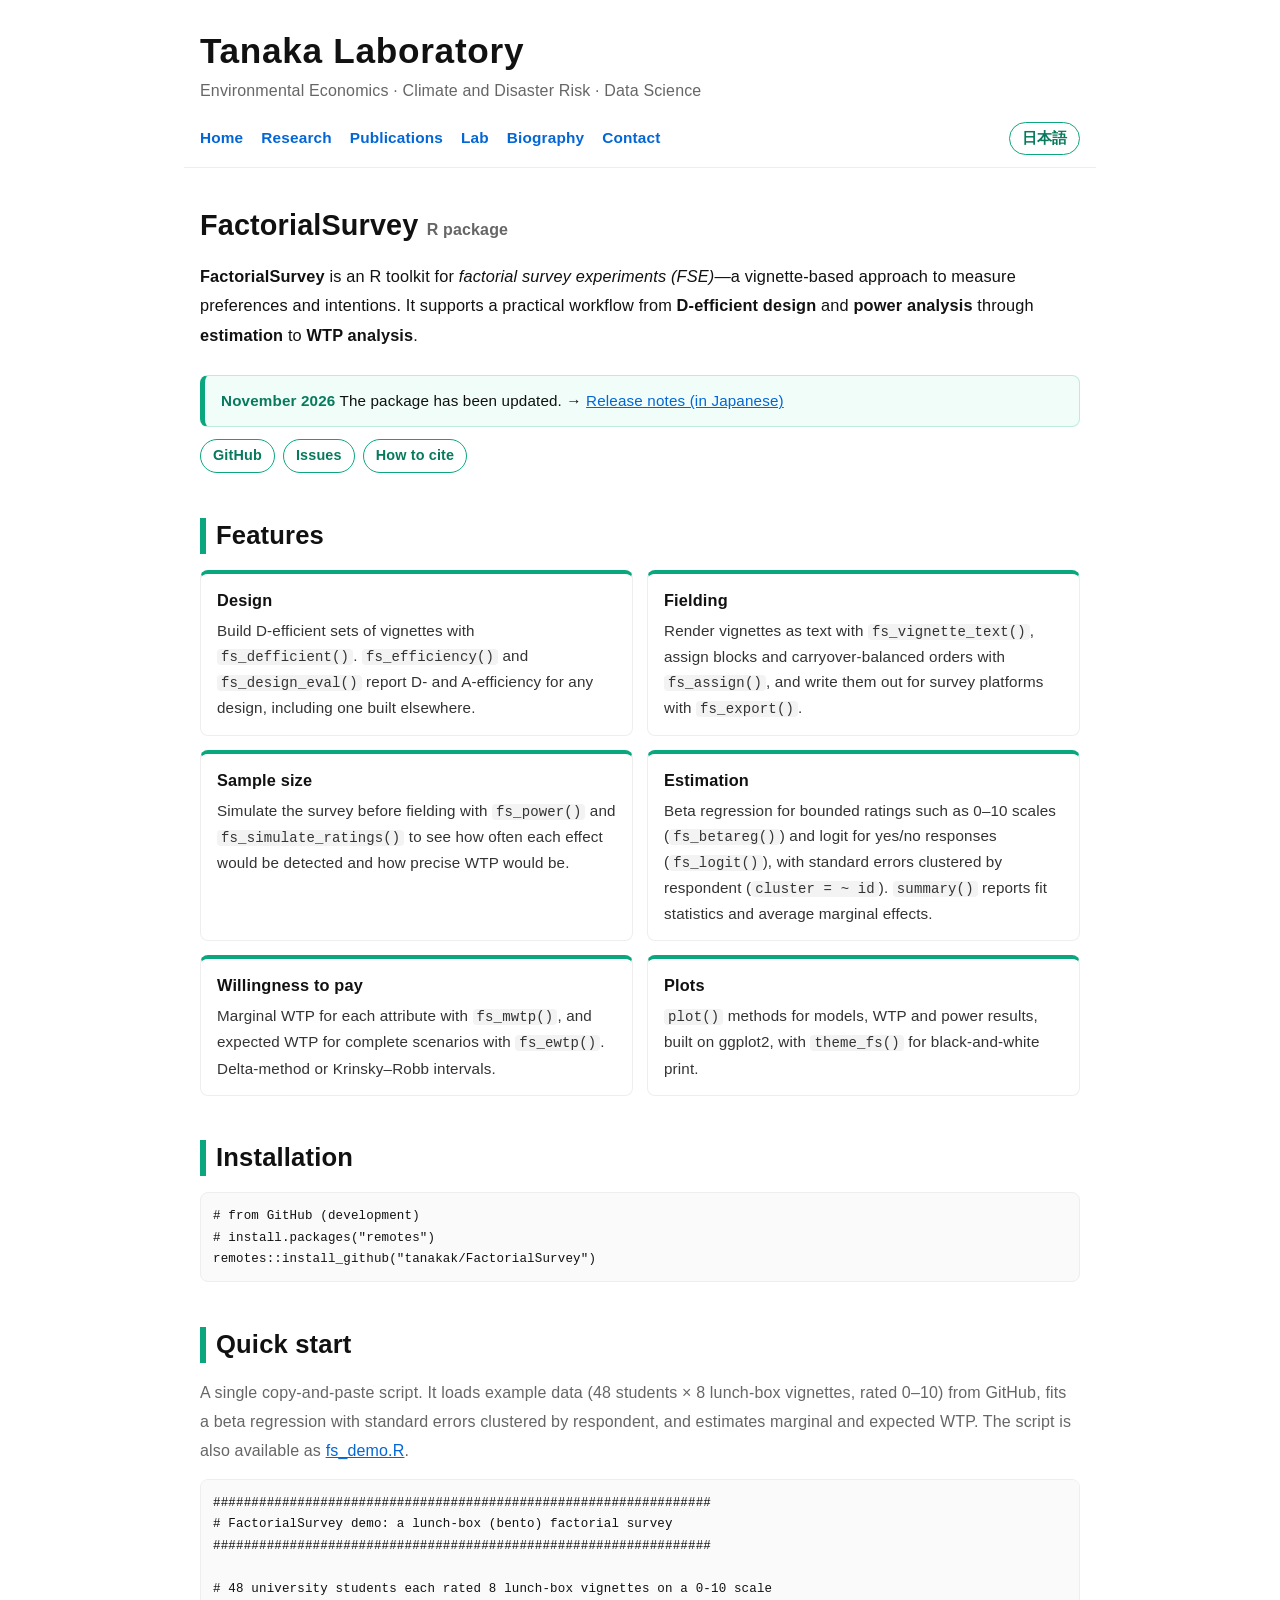
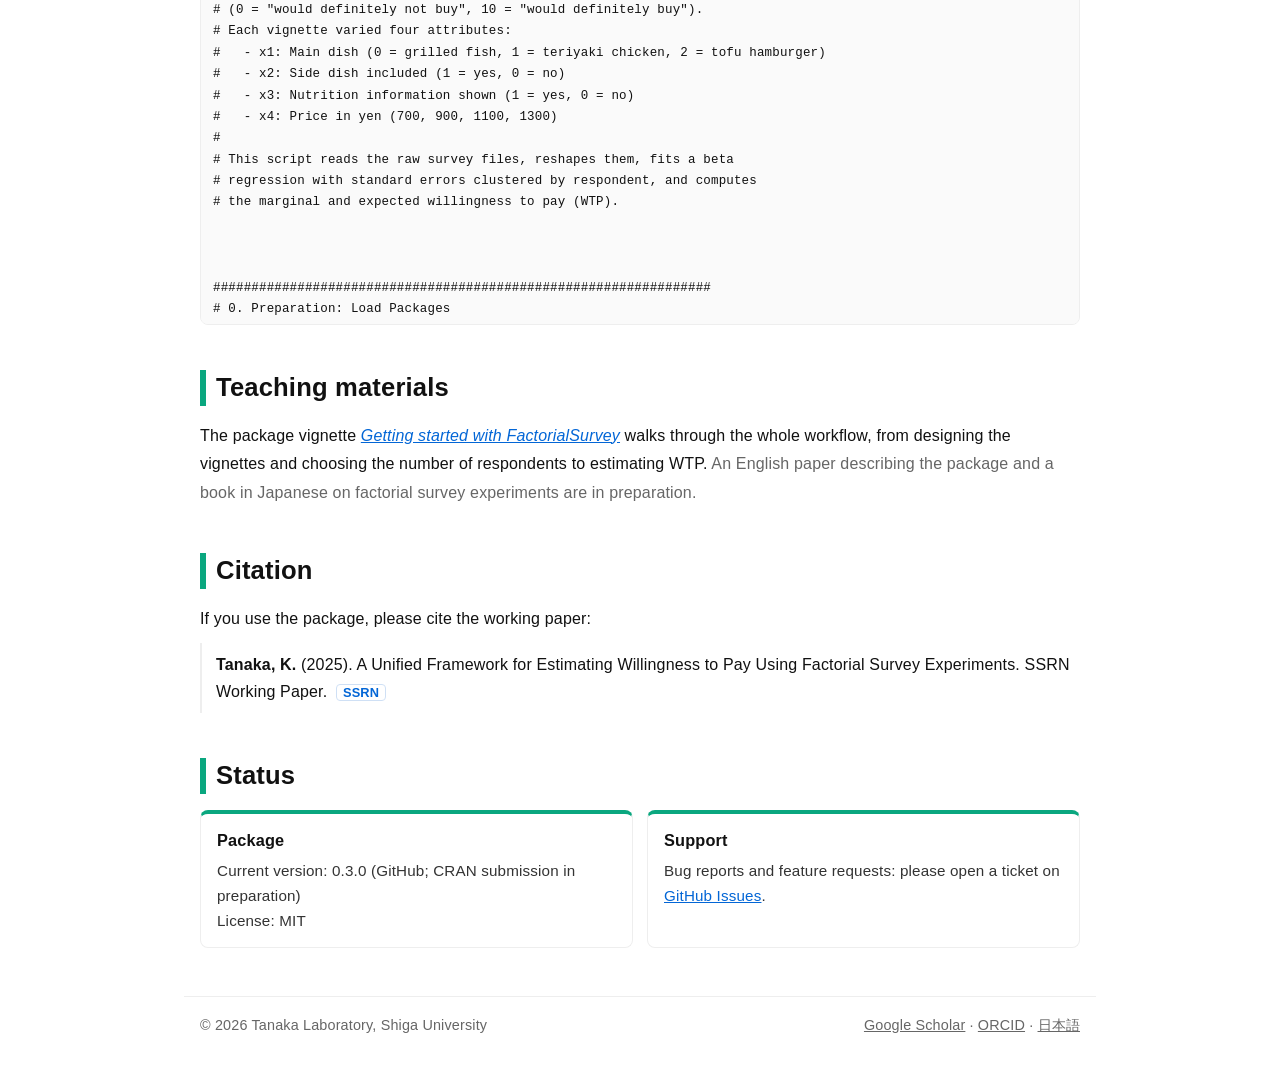
==== en-fs.html @ 54b36194 "FactorialSurveyページを日本語化し、英語版を en-fs.html に分ける 日本語メニューから英語だけのページに飛ばないように、fs.html を日本語にした。 英語版は en-fs." ====
<!DOCTYPE html>
<html lang="en">
<head>
<meta charset="utf-8"/>
<meta content="width=device-width, initial-scale=1" name="viewport"/>
<title>FactorialSurvey (R package) | Tanaka Laboratory, Shiga University</title>
<meta content="FactorialSurvey: an R package for designing and analyzing factorial survey experiments (FSE), from D-efficient design and power analysis to estimation and willingness-to-pay analysis." name="description"/>
<link href="style.css" rel="stylesheet"/>
<link rel="icon" href="favicon.svg" type="image/svg+xml"/>
<link rel="icon" href="favicon-32.png" sizes="32x32" type="image/png"/>
<link rel="apple-touch-icon" href="apple-touch-icon.png"/>
<meta property="og:title" content="FactorialSurvey (R package) | Tanaka Laboratory, Shiga University"/>
<meta property="og:description" content="FactorialSurvey: an R package for designing and analyzing factorial survey experiments (FSE), from D-efficient design and power analysis to estimation and willingness-to-pay analysis."/>
<meta property="og:url" content="https://tanakak.github.io/en-fs.html"/>
<meta property="og:image" content="https://tanakak.github.io/ogp.png"/>
<meta property="og:type" content="article"/>
<meta property="og:site_name" content="Tanaka Laboratory"/>
<meta property="og:locale" content="en_US"/>
<meta name="twitter:card" content="summary_large_image"/>
<link rel="canonical" href="https://tanakak.github.io/en-fs.html"/>
<link rel="alternate" hreflang="ja" href="https://tanakak.github.io/fs.html"/>
<link rel="alternate" hreflang="en" href="https://tanakak.github.io/en-fs.html"/>
<link rel="alternate" hreflang="x-default" href="https://tanakak.github.io/fs.html"/>
</head>
<body>
<header>
<p class="brand"><a href="en.html">Tanaka Laboratory</a></p>
<p class="tagline">Environmental Economics · Climate and Disaster Risk · Data Science</p>
</header>
<nav>
<a href="en.html">Home</a>
<a href="en-research.html">Research</a>
<a href="en.html#publications">Publications</a>
<a href="en.html#lab">Lab</a>
<a href="en.html#bio">Biography</a>
<a href="en.html#contact">Contact</a>
<a class="lang" href="fs.html">日本語</a>
</nav>
<main>

<h1 class="page-title">FactorialSurvey <span class="muted" style="font-size:1rem;font-weight:600;">R package</span></h1>
<p class="lead"><strong>FactorialSurvey</strong> is an R toolkit for <em>factorial survey experiments (FSE)</em>—a vignette-based approach to measure preferences and intentions. It supports a practical workflow from <strong>D-efficient design</strong> and <strong>power analysis</strong> through <strong>estimation</strong> to <strong>WTP analysis</strong>.</p>
<div class="notice"><strong>November 2026</strong> The package has been updated. → <a href="fs-update-2026-11.html">Release notes (in Japanese)</a></div>
<div class="btns" style="margin-top:.8rem;">
  <a class="btn" href="https://github.com/tanakak/FactorialSurvey" rel="noopener" target="_blank">GitHub</a>
  <a class="btn" href="https://github.com/tanakak/FactorialSurvey/issues" rel="noopener" target="_blank">Issues</a>
  <a class="btn" href="#citation">How to cite</a>
</div>

<section id="features">
<h2>Features</h2>
<div class="cards">
  <div class="card"><h4>Design</h4><p>Build D-efficient sets of vignettes with <code>fs_defficient()</code>. <code>fs_efficiency()</code> and <code>fs_design_eval()</code> report D- and A-efficiency for any design, including one built elsewhere.</p></div>
  <div class="card"><h4>Fielding</h4><p>Render vignettes as text with <code>fs_vignette_text()</code>, assign blocks and carryover-balanced orders with <code>fs_assign()</code>, and write them out for survey platforms with <code>fs_export()</code>.</p></div>
  <div class="card"><h4>Sample size</h4><p>Simulate the survey before fielding with <code>fs_power()</code> and <code>fs_simulate_ratings()</code> to see how often each effect would be detected and how precise WTP would be.</p></div>
  <div class="card"><h4>Estimation</h4><p>Beta regression for bounded ratings such as 0–10 scales (<code>fs_betareg()</code>) and logit for yes/no responses (<code>fs_logit()</code>), with standard errors clustered by respondent (<code>cluster = ~ id</code>). <code>summary()</code> reports fit statistics and average marginal effects.</p></div>
  <div class="card"><h4>Willingness to pay</h4><p>Marginal WTP for each attribute with <code>fs_mwtp()</code>, and expected WTP for complete scenarios with <code>fs_ewtp()</code>. Delta-method or Krinsky–Robb intervals.</p></div>
  <div class="card"><h4>Plots</h4><p><code>plot()</code> methods for models, WTP and power results, built on ggplot2, with <code>theme_fs()</code> for black-and-white print.</p></div>
</div>
</section>

<section id="install">
<h2>Installation</h2>
<pre><code># from GitHub (development)
# install.packages("remotes")
remotes::install_github("tanakak/FactorialSurvey")</code></pre>
</section>

<section id="quickstart">
<h2>Quick start</h2>
<p class="muted">A single copy-and-paste script. It loads example data (48 students × 8 lunch-box vignettes, rated 0–10) from GitHub, fits a beta regression with standard errors clustered by respondent, and estimates marginal and expected WTP. The script is also available as <a href="https://github.com/tanakak/fs/blob/main/fs_demo.R" rel="noopener" target="_blank">fs_demo.R</a>.</p>
<pre><code>#################################################################
# FactorialSurvey demo: a lunch-box (bento) factorial survey
#################################################################

# 48 university students each rated 8 lunch-box vignettes on a 0-10 scale
# (0 = "would definitely not buy", 10 = "would definitely buy").
# Each vignette varied four attributes:
#   - x1: Main dish (0 = grilled fish, 1 = teriyaki chicken, 2 = tofu hamburger)
#   - x2: Side dish included (1 = yes, 0 = no)
#   - x3: Nutrition information shown (1 = yes, 0 = no)
#   - x4: Price in yen (700, 900, 1100, 1300)
#
# This script reads the raw survey files, reshapes them, fits a beta
# regression with standard errors clustered by respondent, and computes
# the marginal and expected willingness to pay (WTP).



#################################################################
# 0. Preparation: Load Packages
#################################################################

# Install the FactorialSurvey package from GitHub.
# Run this once, and again whenever you want the latest version.
# 'remotes' is needed to install packages from GitHub.
# "dependencies = TRUE" also installs 'margins', which is used for the
# average marginal effects, and the other suggested packages.
# "upgrade = 'never'" leaves your other packages as they are.
if (!requireNamespace("remotes", quietly = TRUE)) {
  install.packages("remotes")
}
remotes::install_github("tanakak/FactorialSurvey",
                        dependencies = TRUE,
                        upgrade = "never")

# Load the FactorialSurvey package.
library(FactorialSurvey)

# Load other packages used for data handling.
library(dplyr)      # For data manipulation.
library(tidyr)      # For converting between "wide" and "long" formats.



#################################################################
# 1. Data Loading
#################################################################

# --- Load the Data from GitHub ---
# bento.csv    : one row per respondent; columns fs_q1 to fs_q8 hold the
#                ratings of vignettes 1 to 8.
# vignette.csv : one row per vignette; id_fse identifies the vignette and
#                x1 to x4 give its attributes.
# [NOTE] To use your own copies instead, replace the URLs with file names,
#        e.g. read.csv("bento.csv").
base_url  &lt;- "https://raw.githubusercontent.com/tanakak/fs/main/"
data      &lt;- read.csv(paste0(base_url, "bento.csv"))
data_fse  &lt;- read.csv(paste0(base_url, "vignette.csv"))


# --- Create Respondent IDs ---
# Add an 'id' column to identify each row (each respondent).
data$id &lt;- 1:nrow(data)

# Move the 'id' column to the first position.
data &lt;- data %&gt;% select(id, everything())


# --- Inspect the Data ---
str(data)
data_fse



#################################################################
# 2. Data Reshaping (from Wide to Long)
#################################################################

# Convert the data from "wide" format (one row per respondent) to
# "long" format (one row per rating).
data_long &lt;- data %&gt;%
  pivot_longer(
    # The columns to be reshaped (all columns starting with "fs_q")
    cols = starts_with("fs_q"),

    # The new column that will store the original column names
    names_to = "id_fse",

    # The new column that will store the ratings
    values_to = "rating"
  ) %&gt;%
  mutate(
    # Remove the "fs_q" prefix and convert the vignette number to an integer
    id_fse = as.integer(gsub("fs_q", "", id_fse))
  ) %&gt;%
  # Sort by respondent and vignette
  arrange(id, id_fse)

head(data_long)



#################################################################
# 3. Merging with Vignette Information
#################################################################

# Join the ratings and the vignette attributes using "id_fse" as the key.
data_merged &lt;- data_long %&gt;%
  left_join(data_fse, by = "id_fse")

head(data_merged)



#################################################################
# 4. Creating Variables for Analysis
#################################################################

# Give the attributes intuitive names.
# 'main' is a factor: R turns it into dummy variables automatically,
# with the first level (grilled fish) as the reference.
data_merged &lt;- data_merged %&gt;%
  mutate(
    main  = factor(x1, levels = 0:2,
                   labels = c("grilled fish", "teriyaki chicken",
                              "tofu hamburger")),
    side  = x2,
    info  = x3,
    price = x4
  )

summary(data_merged %&gt;% select(rating, main, side, info, price))



#################################################################
# 5. Estimating the Model (Beta Regression)
#################################################################

# fs_betareg() fits a beta regression, which respects the bounds of the
# rating scale. The 0-10 ratings are mapped onto the open interval (0, 1)
# automatically (the defaults are scale = c(0, 10) and transform = TRUE).
#
# Each student rated eight vignettes, so ratings by the same person are
# correlated. "cluster = ~ id" makes the standard errors, and everything
# computed from them (including WTP), robust to this.
result &lt;- fs_betareg(
  rating ~ main + side + info + price,
  data    = data_merged,
  cluster = ~ id
)

# Coefficients with cluster-robust standard errors, fit statistics
# (log-likelihood, AIC, BIC, pseudo R2) and average marginal effects on
# both the (0-1) scale and the original (0-10) rating scale.
summary(result)

# The average marginal effects on the (0-10) scale can also be extracted.
result$marginal_effects_rescaled



#################################################################
# 6. Marginal Willingness to Pay (MWTP)
#################################################################

# fs_mwtp() divides each attribute coefficient by the price coefficient:
# the MWTP is the price change (in yen) that would offset the attribute.
# Without 'variable', all attributes are reported.
mwtp &lt;- fs_mwtp(result, price = "price")
mwtp
plot(mwtp) + ggplot2::labs(x = "Marginal willingness to pay (yen)")

# A single attribute: "A side dish is included"
fs_mwtp(result, variable = "side", price = "price")

# Simulation-based (Krinsky-Robb) intervals instead of the delta method
fs_mwtp(result, price = "price", method = "krinsky-robb", seed = 1)



#################################################################
# 7. Expected Willingness to Pay (EWTP) for Whole Lunch Boxes
#################################################################

# fs_ewtp() values a complete scenario -- a whole lunch box -- rather than
# a single attribute. Give one row per scenario; the price is not needed.
boxes &lt;- data.frame(
  main = c("grilled fish", "teriyaki chicken", "teriyaki chicken"),
  side = c(0, 0, 1),
  info = c(0, 0, 1),
  row.names = c("Fish, plain", "Chicken, plain", "Chicken, full")
)

ewtp &lt;- fs_ewtp(result, boxes, price = "price")
ewtp
plot(ewtp) + ggplot2::labs(x = "Expected willingness to pay (yen)")



#################################################################
# 8. Notes
#################################################################

# The same data are included in the package as 'bento'
# (with 'respondent' in place of 'id'), so the model can also be fitted
# without downloading anything:
#   fit &lt;- fs_betareg(rating ~ main + side + info + price,
#                     data = bento, cluster = ~ respondent)
#
# For yes/no responses, use fs_logit() in place of fs_betareg();
# fs_mwtp() and fs_ewtp() work in the same way.
#
# For a full walk-through, including how to design the vignettes and
# decide how many respondents are needed, see the "Getting started"
# vignette of the package:
#   https://github.com/tanakak/FactorialSurvey/blob/master/vignettes/FactorialSurvey.Rmd</code></pre>
</section>

<section id="docs">
<h2>Teaching materials</h2>
<p>The package vignette <a href="https://github.com/tanakak/FactorialSurvey/blob/master/vignettes/FactorialSurvey.Rmd" rel="noopener" target="_blank"><em>Getting started with FactorialSurvey</em></a> walks through the whole workflow, from designing the vignettes and choosing the number of respondents to estimating WTP. <span class="muted">An English paper describing the package and a book in Japanese on factorial survey experiments are in preparation.</span></p>
</section>

<section id="citation">
<h2>Citation</h2>
<p>If you use the package, please cite the working paper:</p>
<ul class="pubs">
  <li><span class="me">Tanaka, K.</span> (2025). A Unified Framework for Estimating Willingness to Pay Using Factorial Survey Experiments. SSRN Working Paper. <a class="doi" href="https://dx.doi.org/10.2139/ssrn.5238343" rel="noopener" target="_blank">SSRN</a></li>
</ul>
</section>

<section id="status">
<h2>Status</h2>
<div class="cards">
  <div class="card"><h4>Package</h4><p>Current version: 0.3.0 (GitHub; CRAN submission in preparation)<br/>License: MIT</p></div>
  <div class="card"><h4>Support</h4><p>Bug reports and feature requests: please open a ticket on <a href="https://github.com/tanakak/FactorialSurvey/issues" rel="noopener" target="_blank">GitHub Issues</a>.</p></div>
</div>
</section>

</main>

<footer>
  <span>© 2026 Tanaka Laboratory, Shiga University</span>
  <span><a href="https://scholar.google.com/citations?user=ZWzGPJcAAAAJ&amp;hl=en" rel="noopener" target="_blank">Google Scholar</a> · <a href="https://orcid.org/0000-0003-0455-0133" rel="noopener" target="_blank">ORCID</a> · <a href="fs.html">日本語</a></span>
</footer>

<script data-goatcounter="https://tanakak.goatcounter.com/count" async src="https://gc.zgo.at/count.js"></script>
</body>
</html>
---- style.css ----
/* =========================================================
   Tanaka Laboratory — shared stylesheet
   ========================================================= */
:root{
  --font-body: "Noto Sans JP", -apple-system, BlinkMacSystemFont, "Segoe UI", Roboto, Helvetica, Arial, "Hiragino Kaku Gothic ProN", "Yu Gothic UI", "Yu Gothic", "Meiryo", sans-serif;
  --font-mono: ui-monospace, SFMono-Regular, Menlo, Monaco, Consolas, "Liberation Mono", monospace;
  --text: #111;
  --muted: #666;
  --link: #0366d6;
  --rule: #eee;
  --accent: #0aa77f;
  --accent-deep: #077a5d;
  --accent-soft: #f0fdf9;
  --card: #fafafa;
  --maxw: 880px;
}
html{ font-size: 16px; scroll-behavior: smooth; }
body{
  font-family: var(--font-body);
  color: var(--text);
  line-height: 1.8;
  margin: 0;
  letter-spacing: 0.01em;
  -webkit-font-smoothing: antialiased;
  text-rendering: optimizeLegibility;
  background: #fff;
}
a{ color: var(--link); }
header, nav, main, footer{ max-width: var(--maxw); margin: 0 auto; padding-left: 16px; padding-right: 16px; }
header{ padding-top: 28px; padding-bottom: 6px; }

/* ---- Brand ---- */
.brand{ font-weight: 800; margin: 0; letter-spacing: 0.02em; line-height: 1.3;
  font-size: clamp(1.6rem, 1.5vw + 1.2rem, 2.2rem); }
.brand a{ color: inherit; text-decoration: none; }
.tagline{ margin: .2rem 0 0; color: var(--muted); font-size: 1rem; }

/* ---- Navigation ---- */
nav{
  display: flex; flex-wrap: wrap; gap: 4px 18px;
  padding-top: 10px; padding-bottom: 12px;
  border-bottom: 1px solid var(--rule);
  position: sticky; top: 0; background: rgba(255,255,255,.96); z-index: 10;
}
nav a{ color: var(--link); text-decoration: none; font-weight: 600; font-size: .96rem; padding: 2px 0; border-bottom: 2px solid transparent; }
nav a:hover{ border-bottom-color: #cfe0f5; }
nav a.active{ color: var(--text); border-bottom-color: var(--accent); }
nav .lang{
  margin-left: auto; padding: 1px 12px; border: 1px solid var(--accent); border-radius: 999px;
  color: var(--accent-deep); white-space: nowrap;
}
nav .lang:hover{ background: var(--accent-soft); border-color: var(--accent); }
/* スマホではメニューを1行に収め、横スクロールにする */
@media (max-width: 640px){
  nav{
    flex-wrap: nowrap; overflow-x: auto; gap: 0 16px;
    padding-top: 8px; padding-bottom: 8px;
    scrollbar-width: none; -webkit-overflow-scrolling: touch;
    -webkit-mask-image: linear-gradient(to right, #000 85%, transparent);
            mask-image: linear-gradient(to right, #000 85%, transparent);
  }
  nav::-webkit-scrollbar{ display: none; }
  nav a{ white-space: nowrap; flex-shrink: 0; }
  nav .lang{ margin-right: 24px; }
}

/* ---- Headings & sections ---- */
h1.page-title{ font-size: clamp(1.4rem, 1vw + 1.1rem, 1.8rem); margin: 2rem 0 .4rem; }
h2{
  font-weight: 700; line-height: 1.4;
  font-size: clamp(1.3rem, .8vw + 1rem, 1.6rem);
  border-left: 6px solid var(--accent);
  padding-left: 10px;
  margin: 0 0 1rem;
}
h3{ font-weight: 700; font-size: 1.05rem; color: var(--muted); margin: 1.6rem 0 .6rem; }
section{ margin: 2.8rem 0; scroll-margin-top: 64px; }
p{ margin: .6rem 0; }
.muted{ color: var(--muted); }
.lead{ font-size: 1.02rem; }

/* ---- Lab question (top of home) ---- */
.question{ margin: 2rem 0 1.8rem; }
.question .q{
  font-weight: 800; line-height: 1.5; letter-spacing: .02em; margin: 0;
  font-size: clamp(1.25rem, 1.4vw + .95rem, 1.75rem); text-wrap: balance;
}
.question .q-sub{ color: #444; margin: .7rem 0 0; max-width: 46em; line-height: 1.85; }

/* ---- Notice ---- */
.notice{
  background: var(--accent-soft); border: 1px solid #bfeadd; border-left: 5px solid var(--accent);
  border-radius: 8px; padding: 12px 16px; margin-top: 1.6rem; font-size: .95rem; line-height: 1.65;
}
.notice strong{ color: var(--accent-deep); }

/* ---- Profile card ---- */
.profile{
  display: flex; gap: 24px; align-items: flex-start;
  background: var(--card); border: 1px solid var(--rule); border-radius: 10px;
  padding: 20px;
}
.profile img{ width: 150px; height: 188px; object-fit: cover; border-radius: 8px; flex-shrink: 0; }
.profile .name{ font-size: 1.35rem; font-weight: 800; margin: 0 0 .3rem; }
.profile .name small{ font-size: .9rem; font-weight: 600; color: var(--muted); margin-left: .4rem; }
.profile ul{ list-style: none; padding: 0; margin: 0 0 .8rem; color: #333; }
.profile li{ margin: 0; line-height: 1.6; }
.profile .fields{ font-size: .95rem; color: var(--muted); margin: 0 0 .9rem; }
@media (max-width: 600px){
  .profile{ flex-direction: column; align-items: center; text-align: center; }
  .profile .btns{ justify-content: center; }
}

/* ---- Buttons ---- */
.btns{ display: flex; flex-wrap: wrap; gap: 8px; }
.btn{
  display: inline-block; padding: 5px 12px; border-radius: 999px;
  border: 1px solid var(--accent); color: var(--accent-deep); background: #fff;
  font-size: .9rem; font-weight: 600; text-decoration: none; line-height: 1.5;
}
.btn:hover{ background: var(--accent-soft); }

/* ---- Cards ---- */
.cards{ display: grid; grid-template-columns: 1fr; gap: 14px; margin: 1rem 0; }
@media (min-width: 640px){ .cards{ grid-template-columns: 1fr 1fr; } }
.card{
  border: 1px solid var(--rule); border-top: 4px solid var(--accent);
  border-radius: 8px; padding: 14px 16px; background: #fff;
}
.card h4{ margin: 0 0 .35rem; font-size: 1.02rem; line-height: 1.5; }
.card p{ margin: 0; font-size: .95rem; color: #333; line-height: 1.65; }
.card .meta{ margin-top: .5rem; font-size: .88rem; color: var(--muted); }

/* ---- Stat tiles ---- */
.stats{ display: grid; grid-template-columns: repeat(2, 1fr); gap: 10px; margin: 1rem 0; }
@media (min-width: 640px){ .stats{ grid-template-columns: repeat(4, 1fr); } }
.stat{ background: var(--card); border: 1px solid var(--rule); border-radius: 8px; padding: 10px 12px; text-align: center; }
.stat .num{ display: block; font-size: 1.6rem; font-weight: 800; color: var(--accent-deep); line-height: 1.2; }
.stat .lbl{ font-size: .85rem; color: var(--muted); }

/* ---- Page TOC (pills) ---- */
.toc{ display: flex; flex-wrap: wrap; gap: 8px; margin: .8rem 0 0; }
.toc a{
  font-size: .9rem; font-weight: 600; text-decoration: none; color: #333;
  background: var(--card); border: 1px solid var(--rule); border-radius: 999px; padding: 4px 12px;
}
.toc a:hover{ border-color: var(--accent); }
.toc .count{ color: var(--muted); font-weight: 500; margin-left: 2px; }

/* ---- Publication lists ---- */
.pubs{ list-style: none; padding: 0; margin: 0; }
.pubs li{
  padding: .5rem 0 .5rem 14px; border-left: 2px solid var(--rule);
  margin-bottom: .35rem; line-height: 1.7;
}
.pubs .me{ font-weight: 700; }
.pubs a.doi, .news-list a.doi{
  font-size: .8rem; font-weight: 600; text-decoration: none;
  border: 1px solid #cfe0f5; border-radius: 4px; padding: 0 6px; margin-left: 4px; white-space: nowrap;
}
.pubs a.doi:hover, .news-list a.doi:hover{ background: #f2f7fd; }
.year{ font-weight: 800; color: var(--accent-deep); font-size: 1rem; margin: 1.4rem 0 .4rem; }

/* ---- Tags / badges ---- */
.tag{
  display: inline-block; font-size: .76rem; font-weight: 700; line-height: 1.6;
  border-radius: 4px; padding: 0 7px; margin-right: 4px; white-space: nowrap;
  background: #f1f1f1; color: #444;
}
.tag.pi{ background: var(--accent-soft); color: var(--accent-deep); border: 1px solid #bfeadd; }
.tag.co{ background: #f5f5f5; color: #555; border: 1px solid #e5e5e5; }

/* ---- Member cards ---- */
.members{ display: grid; grid-template-columns: 1fr; gap: 10px; margin: .6rem 0 1rem; }
@media (min-width: 640px){ .members{ grid-template-columns: 1fr 1fr; } }
.member{ border: 1px solid var(--rule); border-radius: 8px; padding: 10px 14px; background: #fff; }
.member .who{ font-weight: 700; }
.member .who .yr{ font-weight: 600; font-size: .82rem; color: var(--accent-deep); background: var(--accent-soft); border-radius: 4px; padding: 0 6px; margin-left: 6px; }
.member .aff{ font-size: .85rem; color: var(--muted); }
.member .theme{ font-size: .93rem; color: #333; margin-top: 2px; line-height: 1.6; }

/* ---- News list ---- */
.news-list{ list-style: none; padding: 0; margin: 0; }
.news-list li{ padding: .6rem 0; border-bottom: 1px solid var(--rule); line-height: 1.6; }
.news-list .date{ font-size: .82rem; color: var(--muted); display: block; }

/* ---- Blog feed ---- */
#rss-feed ul{ list-style: none; padding: 0; margin: 0; }
#rss-feed li{ padding: .4rem 0; border-bottom: 1px solid var(--rule); line-height: 1.55; }
#rss-feed .date{ font-size: .82rem; color: var(--muted); display: inline-block; margin-right: .8em; }
#rss-feed .desc{ font-size: .86rem; color: var(--muted); }

/* ---- Code ---- */
pre{ background: #fafafa; border: 1px solid var(--rule); padding: 12px; border-radius: 8px; overflow: auto; max-height: 420px; font-size: .85rem; line-height: 1.55; }
code{ font-family: var(--font-mono); font-size: .92em; }
p code, li code{ background: #f3f3f3; border-radius: 4px; padding: 0 4px; }

/* ---- Contact ---- */
.contact{ background: var(--card); border: 1px solid var(--rule); border-radius: 10px; padding: 16px 20px; }
.contact p{ margin: 0; }
.small-note{ font-size: .85rem; color: var(--muted); line-height: 1.65; margin-top: 1rem; }
.small-note strong{ color: #444; }

/* ---- Footer ---- */
footer{
  margin-top: 3rem; padding-top: 1rem; padding-bottom: 2rem;
  border-top: 1px solid var(--rule); font-size: .9rem; color: var(--muted);
  display: flex; flex-wrap: wrap; gap: 6px 16px; justify-content: space-between;
}
footer a{ color: var(--muted); }

/* ---- Research page ---- */
.theme{ margin-top: 3.2rem; }
.theme-q{ margin: .2rem 0 1rem; }
.fig{ margin: 1.2rem 0 1.4rem; padding: 16px 18px 12px; border: 1px solid var(--rule); border-radius: 10px; background: var(--card); }
.fig-title{ font-weight: 800; font-size: 1.02rem; line-height: 1.5; margin-bottom: .8rem; text-wrap: balance; }
.fig-note{ font-size: .8rem; color: var(--muted); line-height: 1.6; margin: .35rem 0 0; }
.fig-note:first-of-type{ margin-top: .9rem; }
.bars{ display: flex; flex-direction: column; gap: 7px; }
.bar-row{ display: grid; grid-template-columns: 15em 1fr; gap: 12px; align-items: center; font-size: .9rem; }
.bar-label{ line-height: 1.4; }
.bar-track{ position: relative; display: flex; align-items: center; gap: 8px; min-height: 22px; }
.bar{ display: block; height: 16px; background: var(--accent); border-radius: 3px; flex: none; }
.bar-val{ font-size: .82rem; color: #333; font-variant-numeric: tabular-nums; white-space: nowrap; }
.bar-row.ref .bar-val{ color: var(--muted); }
/* diverging */
.diverging .bar-track{ display: block; height: 22px; }
.diverging .bar-track::before{ content: ""; position: absolute; left: var(--zero); top: -4px; bottom: -4px; border-left: 1px solid #999; }
.diverging .bar{ position: absolute; top: 3px; }
.diverging .bar.ns{ background: #c9e9df; }
.diverging .bar-val{ position: absolute; top: 2px; }
.diverging .bar-val.pos{ margin-left: 6px; }
.diverging .bar-val.neg{ transform: translateX(-100%); margin-left: -6px; }
/* stacked */
.stack{ display: flex; height: 26px; border-radius: 4px; overflow: hidden; font-size: .8rem; font-variant-numeric: tabular-nums; }
.seg{ display: flex; align-items: center; padding: 0 8px; white-space: nowrap; overflow: hidden; }
.seg.a{ background: var(--accent); color: #fff; font-weight: 700; }
.seg.b{ background: #dcdcdc; color: #333; justify-content: flex-end; }
.legend{ font-size: .8rem; color: var(--muted); margin: .5rem 0 0; }
.legend .key{ display: inline-block; width: 10px; height: 10px; border-radius: 2px; margin-right: 5px; vertical-align: -1px; }
.legend .key.a{ background: var(--accent); }
.legend .key.b{ background: #dcdcdc; margin-left: 6px; }
@media (max-width: 640px){
  .bar-row{ grid-template-columns: 1fr; gap: 2px; }
  .fig{ padding: 14px 12px 10px; }
}
/* paper list */
.papers{ list-style: none; padding: 0; margin: .4rem 0 0; display: flex; flex-direction: column; gap: 14px; }
.papers li{ border-left: 2px solid var(--rule); padding-left: 14px; }
.papers .cite{ margin: 0; font-size: .92rem; line-height: 1.7; }
.papers .me{ font-weight: 700; }
.papers .finding{ margin: .35rem 0 0; font-size: .95rem; line-height: 1.8; }
.papers .finding .lbl{ display: inline-block; font-size: .75rem; font-weight: 700; color: var(--accent-deep); background: var(--accent-soft); border: 1px solid #bfeadd; border-radius: 4px; padding: 0 6px; margin-right: 8px; vertical-align: 1px; }
.papers a.doi{ font-size: .8rem; font-weight: 600; text-decoration: none; border: 1px solid #cfe0f5; border-radius: 4px; padding: 0 6px; margin-left: 4px; white-space: nowrap; }
.card .more{ margin-top: .5rem; font-size: .88rem; }
.card .more a{ text-decoration: none; font-weight: 600; }
h2 .h-link{ color: inherit; text-decoration: none; }
.diverging .bar-label .v{ margin-left: .6em; font-size: .82rem; color: #555; font-variant-numeric: tabular-nums; white-space: nowrap; }

/* ---- Home: question inside the research section ---- */
#research .question{ margin: .2rem 0 1.2rem; }
#research .question .q-sub{ max-width: none; }

/* ---- Compact profile card on phones ---- */
@media (max-width: 600px){
  #about .profile{
    display: grid; grid-template-columns: 84px 1fr; gap: 4px 14px;
    align-items: start; text-align: left; padding: 14px;
  }
  #about .profile > div{ display: contents; }
  #about .profile img{ width: 84px; height: 105px; grid-row: span 2; }
  #about .profile .name{ font-size: 1.15rem; grid-column: 2; }
  #about .profile .name small{ display: block; margin-left: 0; }
  #about .profile ul{ grid-column: 2; font-size: .84rem; margin: 0; }
  #about .profile .fields{ display: none; }
  #about .profile > div > p:not(.name):not(.fields){ grid-column: 1 / -1; margin-top: 8px; }
  #about .profile .btns{ grid-column: 1 / -1; justify-content: flex-start; margin-top: 10px; }
}

/* ---- Home: compact lists ---- */
#news .pubs li{ padding: .2rem 0 .2rem 14px; margin-bottom: .25rem; line-height: 1.6; }

/* ---- Home: call for students ---- */
.notice.join{ padding: 14px 18px; font-size: .97rem; }
.notice.join p{ margin: 0; }
.notice.join .join-title{ font-weight: 800; font-size: 1.08rem; color: var(--accent-deep); margin-bottom: .3rem; }
.notice.join ul{ margin: .5rem 0 .6rem; padding-left: 1.2em; }
.notice.join li{ margin: .15rem 0; }
.notice.join li::marker{ color: var(--accent); }

/* ---- Home: note for CrowdWorks visitors ---- */
.cw-note{
  margin-top: 1.4rem; padding: 14px 18px; border-radius: 10px;
  background: #fff8e6; border: 1px solid #f1d58a; border-left: 5px solid #e0a800;
  font-size: 1rem; line-height: 1.75; color: #222;
}
.cw-note p{ margin: 0; }
.cw-note .cw-title{ font-weight: 800; font-size: 1.08rem; color: #7a5600; margin-bottom: .3rem; }
.cw-note strong{ color: #111; }

/* ---- Research theme labels (members page) ---- */
.tl{
  display: inline-block; font-size: .74rem; font-weight: 700; line-height: 1.7;
  border-radius: 999px; padding: 0 9px; margin: 0 4px 4px 0; text-decoration: none; white-space: nowrap; border: 1px solid transparent;
}
.t-rc{ background: #eaf2fd; color: #1f5fa8; border-color: #cddff7; }
.t-ad{ background: #fff4e5; color: #9a5a00; border-color: #f6dcb3; }
.t-gi{ background: var(--accent-soft); color: var(--accent-deep); border-color: #bfeadd; }
.t-st{ background: #f4effc; color: #5b3fa0; border-color: #ded2f4; }
.tl:hover{ filter: brightness(.97); }
.legend{ margin: .5rem 0 .2rem; }
.headcount{ font-size: .92rem; color: var(--muted); margin: .4rem 0 0; }
.headcount b{ color: var(--accent-deep); font-size: 1.05rem; margin: 0 1px; }
.headcount{ display: flex; flex-wrap: wrap; gap: 2px 16px; align-items: baseline; }
.headcount .hc, .headcount .asof{ white-space: nowrap; }
.headcount .asof{ font-size: .85rem; }

/* ---- Members page: faculty strip ---- */
.faculty{ display: flex; gap: 18px; align-items: flex-start; border: 1px solid var(--rule); border-radius: 10px; padding: 16px 18px; background: var(--card); }
.faculty img{ width: 96px; height: 120px; object-fit: cover; border-radius: 8px; flex-shrink: 0; }
.faculty p{ margin: 0; }
.faculty .who{ font-weight: 800; font-size: 1.1rem; }
.faculty .aff{ font-size: .88rem; color: var(--muted); margin-top: 2px; }
.faculty .mq{ margin: .5rem 0 .7rem; line-height: 1.7; }
.yr{ font-weight: 600; font-size: .8rem; color: var(--accent-deep); background: var(--accent-soft); border-radius: 4px; padding: 0 6px; margin-left: 8px; vertical-align: 1px; white-space: nowrap; }
@media (max-width: 520px){ .faculty img{ width: 72px; height: 90px; } .faculty{ gap: 12px; padding: 14px; } }

/* ---- Members page: member cards ---- */
.member .mq{ margin: .3rem 0 .45rem; font-size: .95rem; color: #222; line-height: 1.65; }
.member .tags{ margin-top: 2px; }
.member .achv{ margin: .35rem 0 0; padding-top: .4rem; border-top: 1px dashed var(--rule); font-size: .84rem; color: #444; line-height: 1.6; }
.member .achv span{ font-weight: 700; color: var(--muted); margin-right: .6em; }
.member.tbd .mq{ color: var(--muted); font-size: .9rem; }
.member{ display: flex; flex-direction: column; }

/* ---- Members page: activities ---- */
.activities{ list-style: none; padding: 0; margin: .4rem 0 0; display: grid; gap: 8px; }
.activities li{ border-left: 3px solid var(--accent); background: var(--card); border-radius: 0 8px 8px 0; padding: 8px 14px; line-height: 1.7; }
.activities strong{ color: var(--accent-deep); }
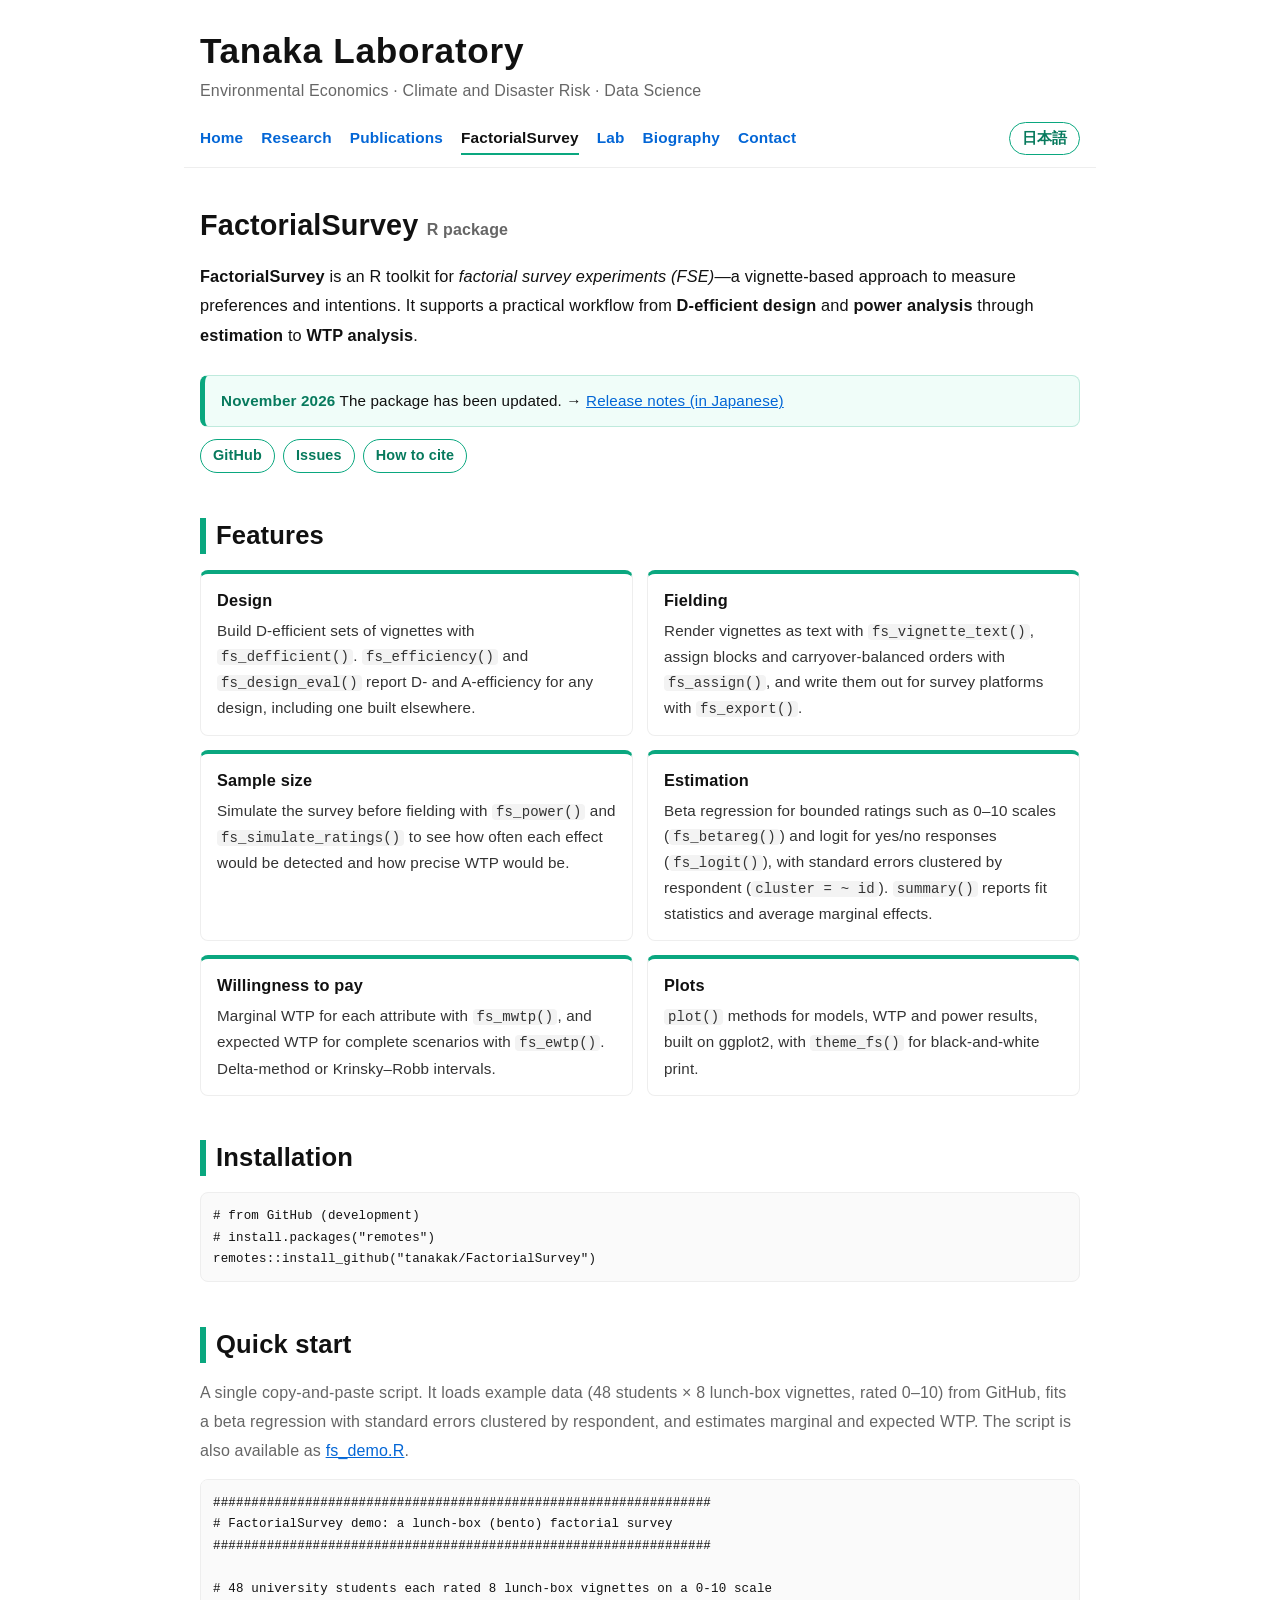
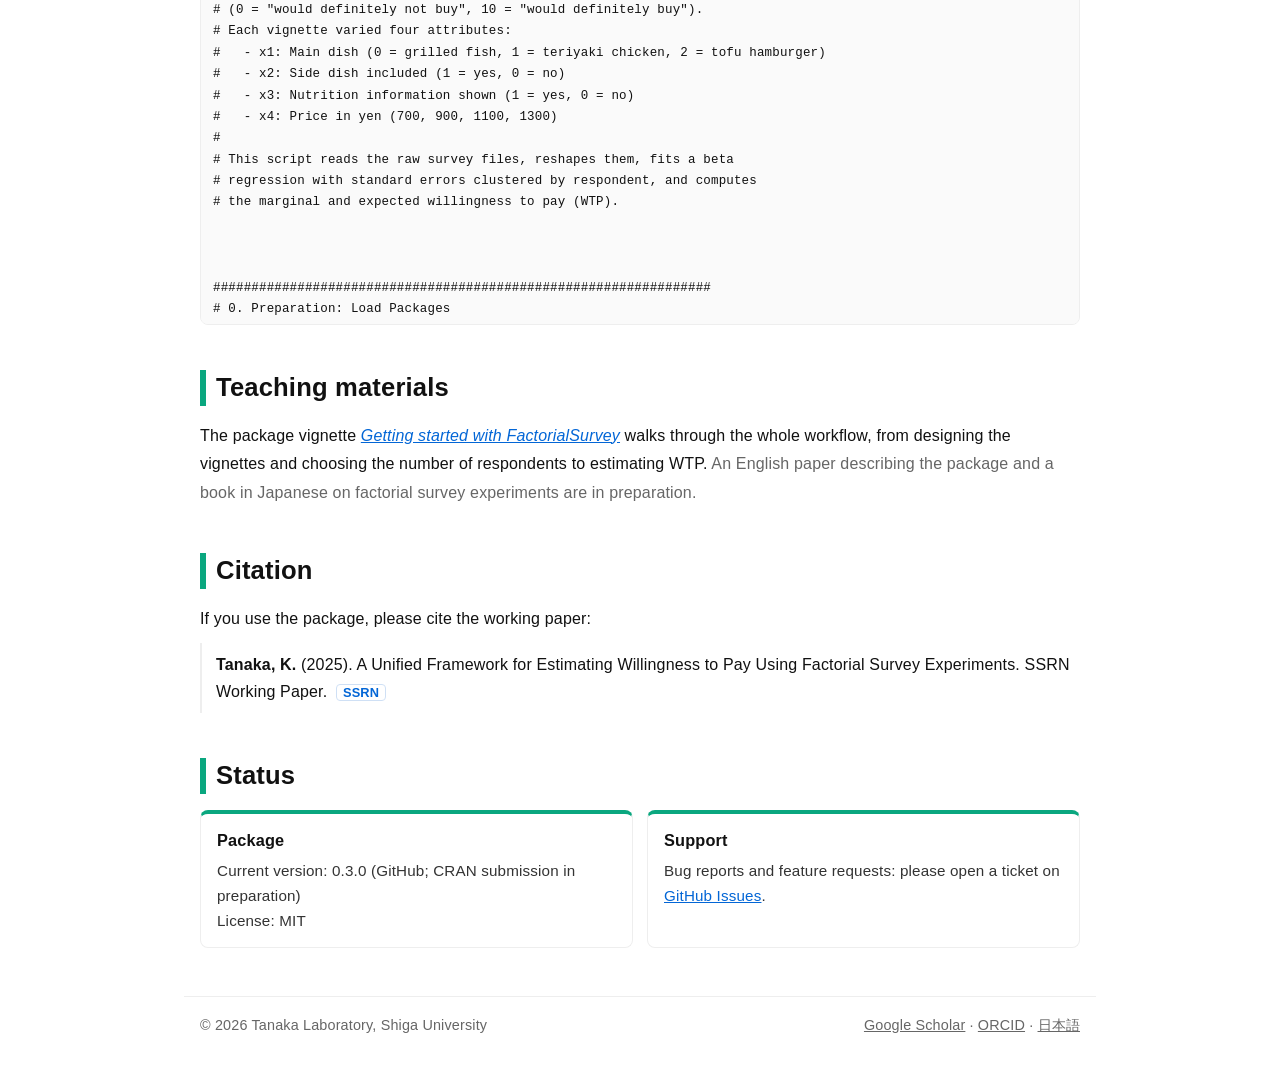
==== commit aaa5d87c: "英語ページのメニューに FactorialSurvey を追加 Co-Authored-By: Claude Opus 5.5 <noreply@anthropic.com> Claude-Sessi" ====
--- a/en-fs.html
+++ b/en-fs.html
@@ -31,6 +31,7 @@
 <a href="en.html">Home</a>
 <a href="en-research.html">Research</a>
 <a href="en.html#publications">Publications</a>
+<a href="en-fs.html" class="active" aria-current="page">FactorialSurvey</a>
 <a href="en.html#lab">Lab</a>
 <a href="en.html#bio">Biography</a>
 <a href="en.html#contact">Contact</a>
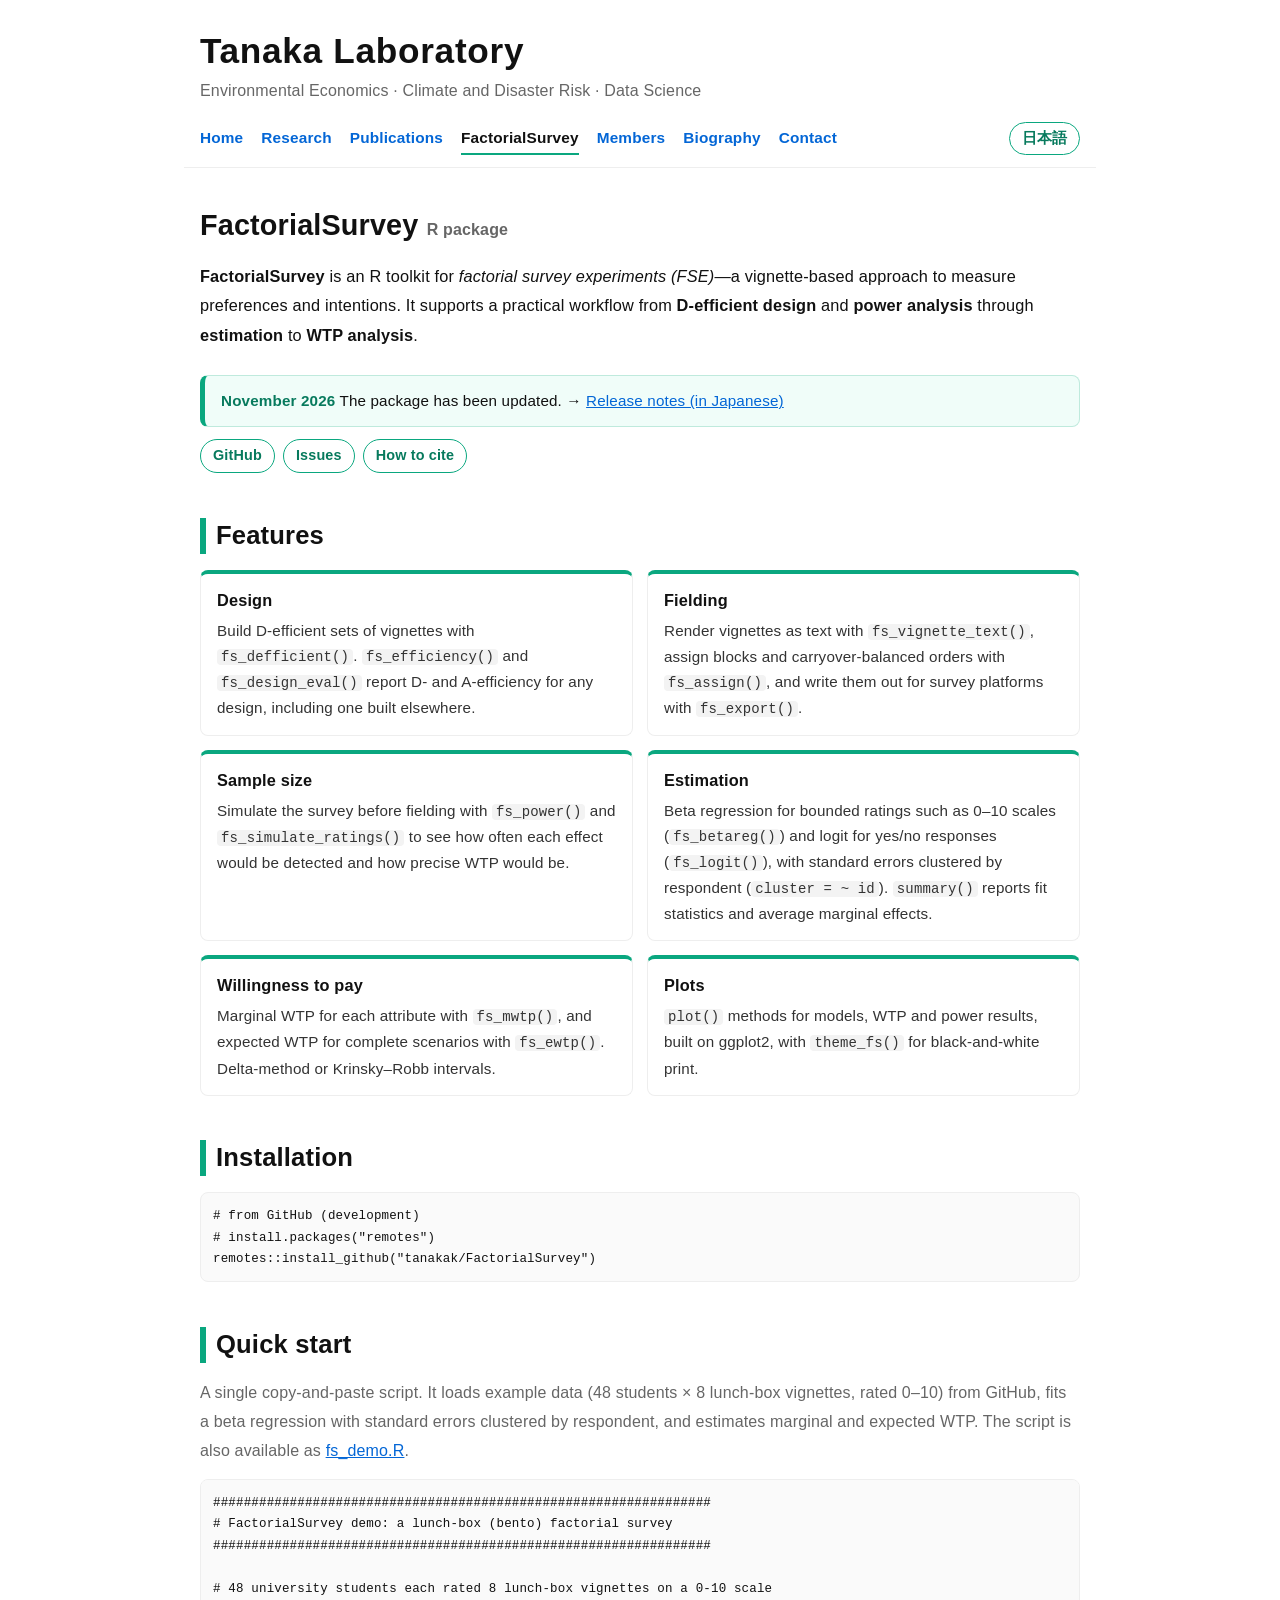
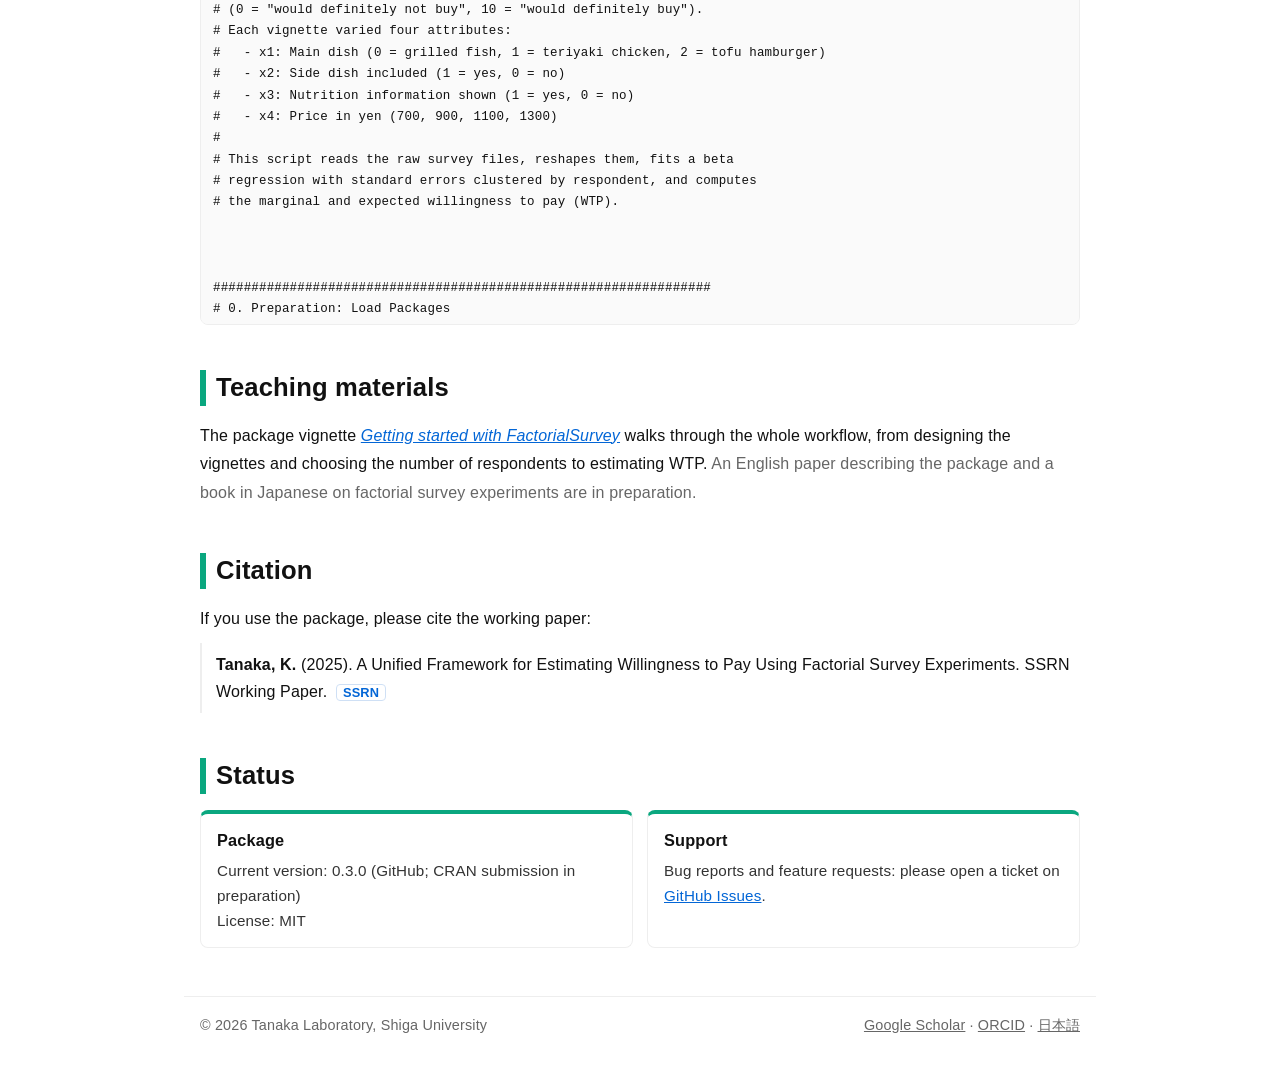
==== commit 31aa8c17: "英語ページの Lab を Members に改める（日本語メニューの「メンバー」に合わせる） Co-Authored-By: Claude Opus 5.5 <noreply@anthropic.co" ====
--- a/en-fs.html
+++ b/en-fs.html
@@ -32,7 +32,7 @@
 <a href="en-research.html">Research</a>
 <a href="en.html#publications">Publications</a>
 <a href="en-fs.html" class="active" aria-current="page">FactorialSurvey</a>
-<a href="en.html#lab">Lab</a>
+<a href="en.html#members">Members</a>
 <a href="en.html#bio">Biography</a>
 <a href="en.html#contact">Contact</a>
 <a class="lang" href="fs.html">日本語</a>
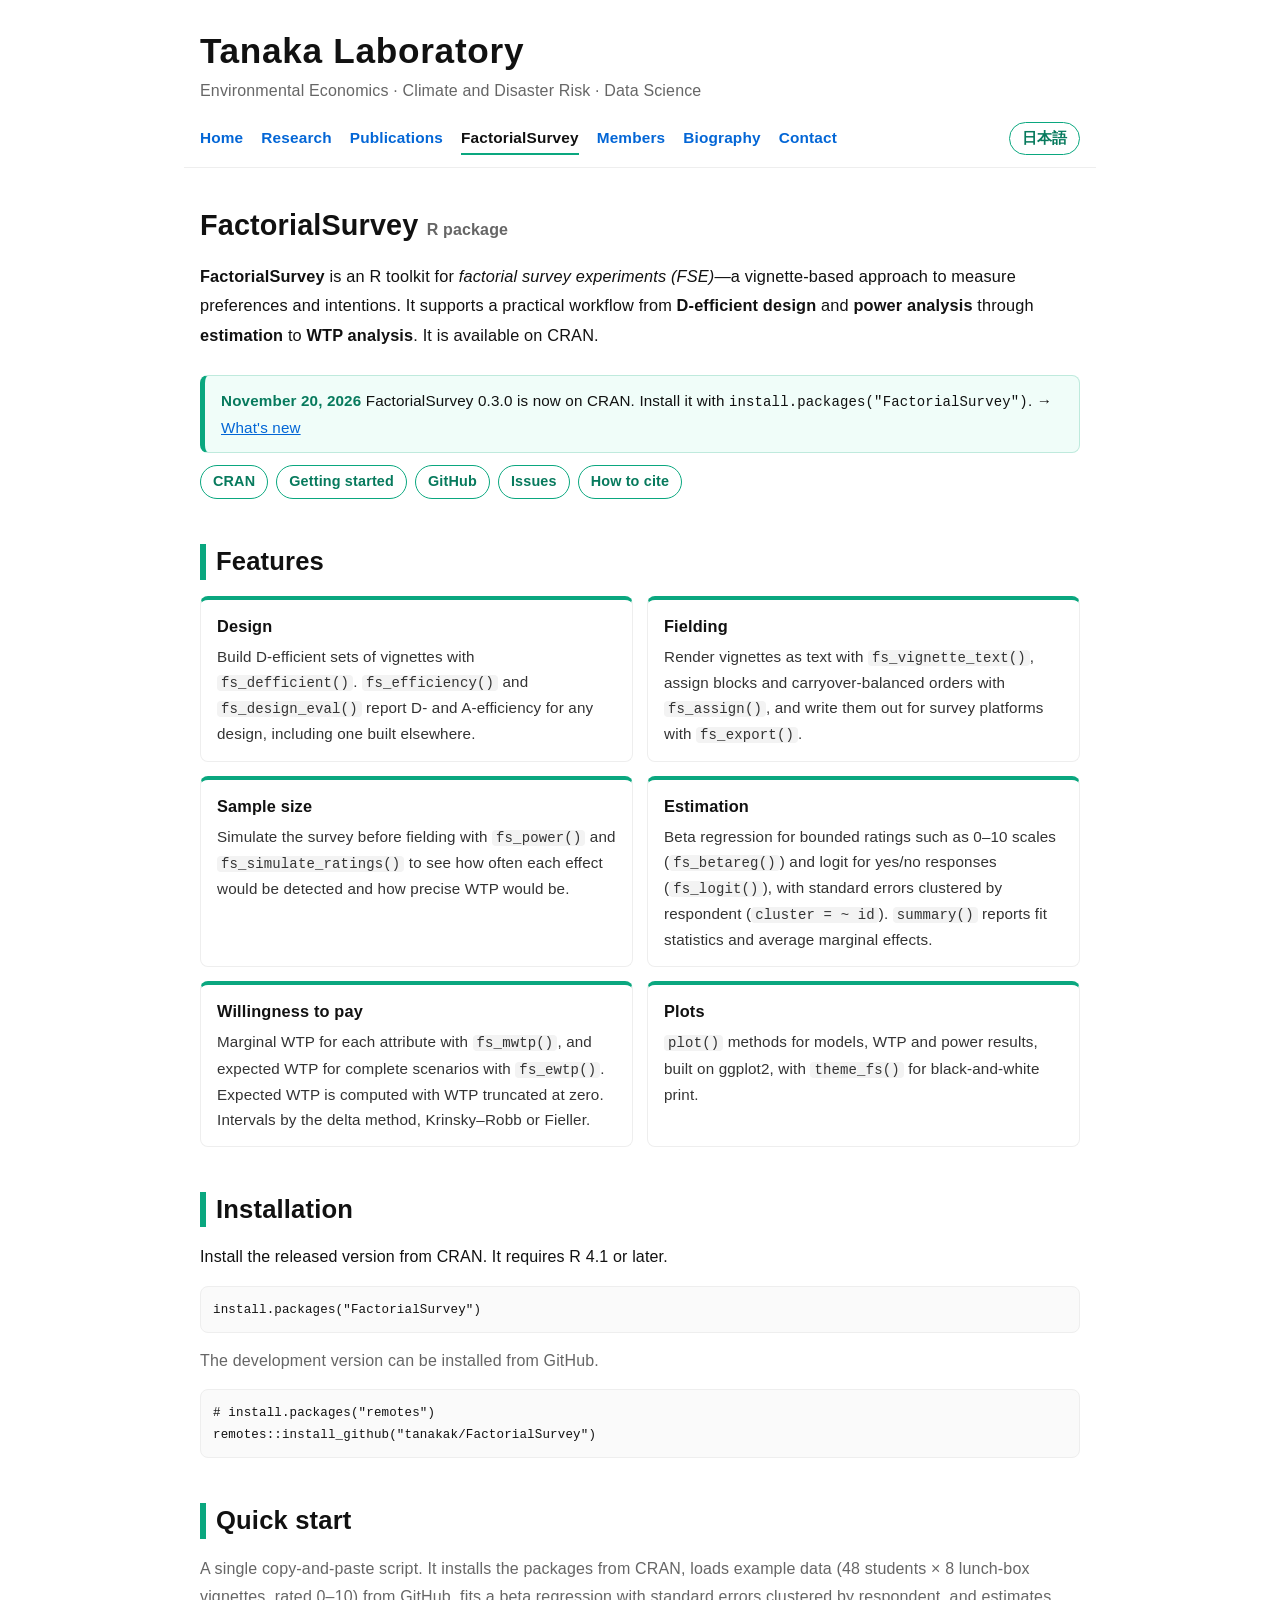
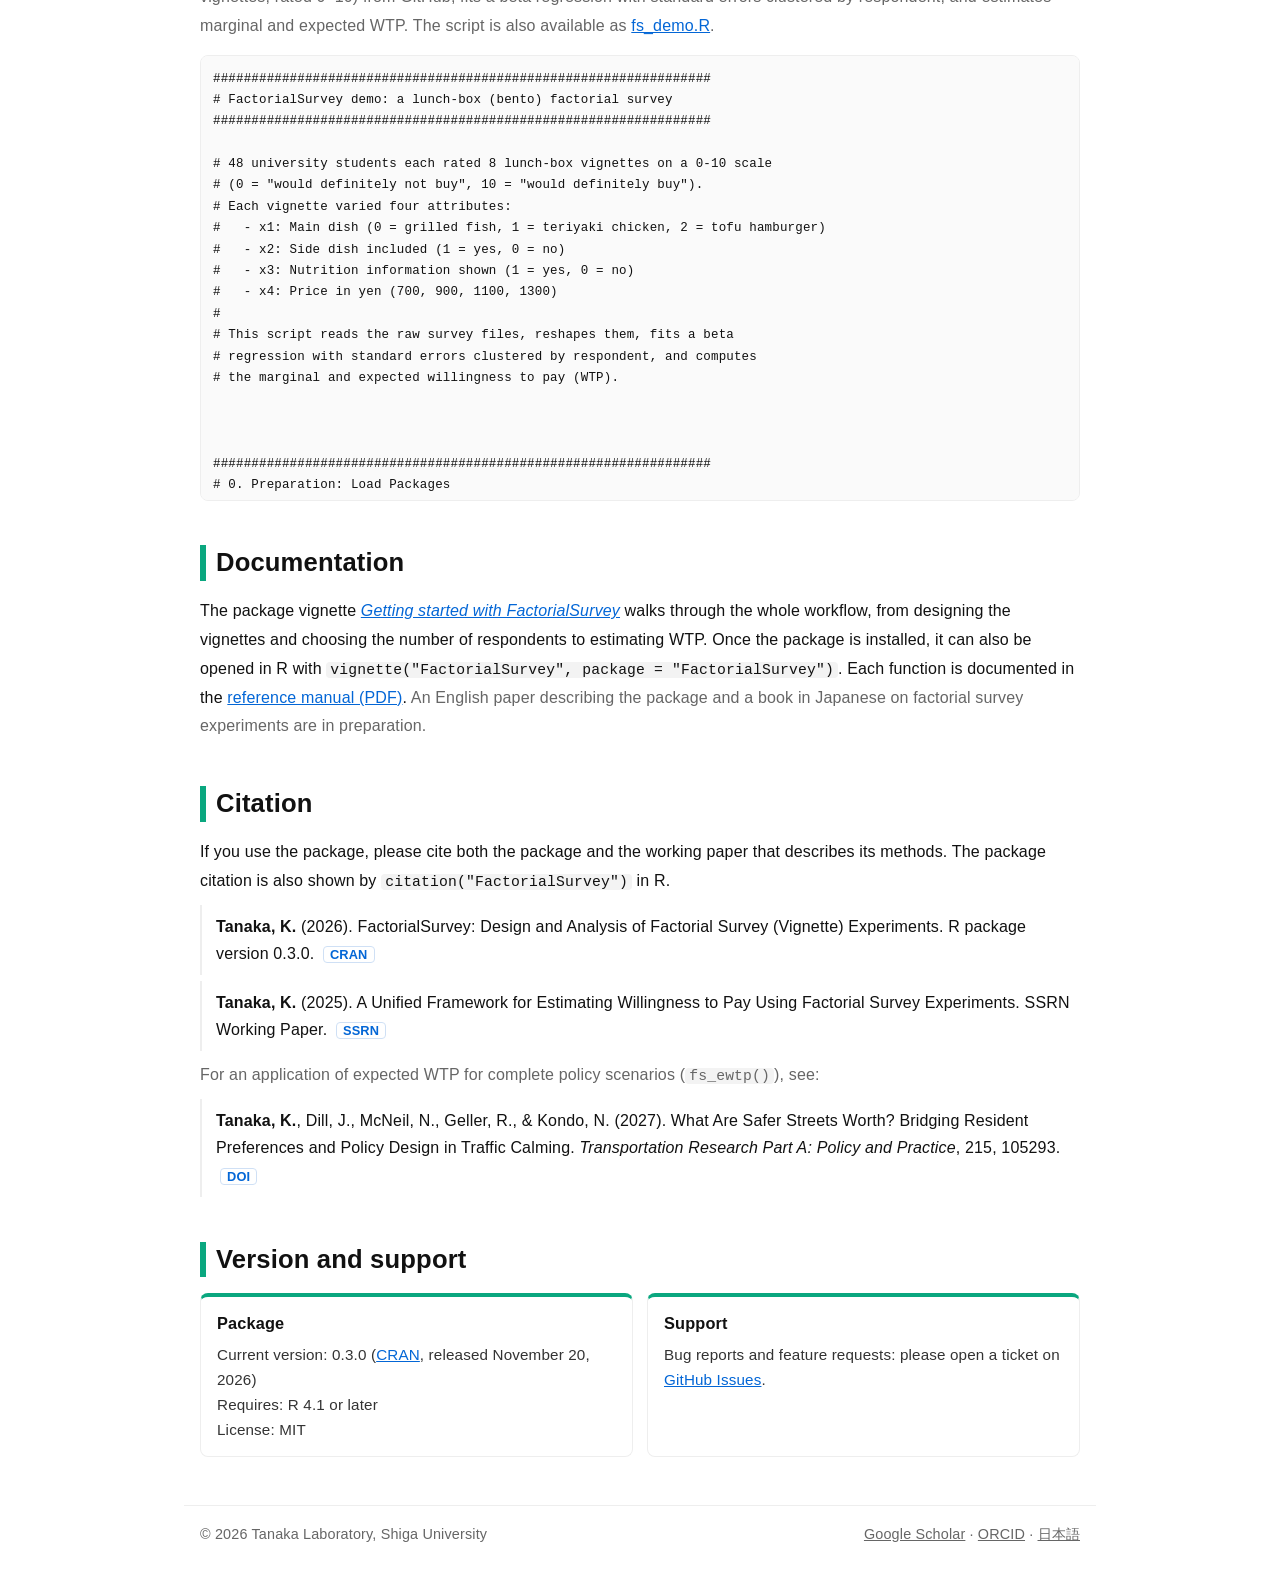
==== commit ba59442a: "FactorialSurvey のページをCRAN公開に合わせて更新（日英） - インストールをCRAN版に、開発版はGitHubからと併記 - CRAN・解説へのボタン、リファレンスマニュアルへのリ" ====
--- a/en-fs.html
+++ b/en-fs.html
@@ -21,6 +21,27 @@
 <link rel="alternate" hreflang="ja" href="https://tanakak.github.io/fs.html"/>
 <link rel="alternate" hreflang="en" href="https://tanakak.github.io/en-fs.html"/>
 <link rel="alternate" hreflang="x-default" href="https://tanakak.github.io/fs.html"/>
+<script type="application/ld+json">
+{
+ "@context": "https://schema.org",
+ "@type": "SoftwareSourceCode",
+ "name": "FactorialSurvey",
+ "description": "An R package for designing and analyzing factorial survey (vignette) experiments, from D-efficient design and power analysis to estimation and willingness-to-pay analysis.",
+ "programmingLanguage": "R",
+ "runtimePlatform": "R (>= 4.1)",
+ "softwareVersion": "0.3.0",
+ "datePublished": "2026-11-20",
+ "license": "https://opensource.org/licenses/MIT",
+ "codeRepository": "https://github.com/tanakak/FactorialSurvey",
+ "url": "https://CRAN.R-project.org/package=FactorialSurvey",
+ "identifier": "https://doi.org/10.32614/CRAN.package.FactorialSurvey",
+ "author": {
+  "@type": "Person",
+  "name": "Katsuya Tanaka",
+  "identifier": "https://orcid.org/0000-0003-0455-0133"
+ }
+}
+</script>
 </head>
 <body>
 <header>
@@ -40,9 +61,11 @@
 <main>
 
 <h1 class="page-title">FactorialSurvey <span class="muted" style="font-size:1rem;font-weight:600;">R package</span></h1>
-<p class="lead"><strong>FactorialSurvey</strong> is an R toolkit for <em>factorial survey experiments (FSE)</em>—a vignette-based approach to measure preferences and intentions. It supports a practical workflow from <strong>D-efficient design</strong> and <strong>power analysis</strong> through <strong>estimation</strong> to <strong>WTP analysis</strong>.</p>
-<div class="notice"><strong>November 2026</strong> The package has been updated. → <a href="fs-update-2026-11.html">Release notes (in Japanese)</a></div>
+<p class="lead"><strong>FactorialSurvey</strong> is an R toolkit for <em>factorial survey experiments (FSE)</em>—a vignette-based approach to measure preferences and intentions. It supports a practical workflow from <strong>D-efficient design</strong> and <strong>power analysis</strong> through <strong>estimation</strong> to <strong>WTP analysis</strong>. It is available on CRAN.</p>
+<div class="notice"><strong>November 20, 2026</strong> FactorialSurvey 0.3.0 is now on CRAN. Install it with <code>install.packages("FactorialSurvey")</code>. → <a href="https://github.com/tanakak/FactorialSurvey/blob/master/NEWS.md" rel="noopener" target="_blank">What's new</a></div>
 <div class="btns" style="margin-top:.8rem;">
+  <a class="btn" href="https://CRAN.R-project.org/package=FactorialSurvey" rel="noopener" target="_blank">CRAN</a>
+  <a class="btn" href="https://cran.r-project.org/web/packages/FactorialSurvey/vignettes/FactorialSurvey.html" rel="noopener" target="_blank">Getting started</a>
   <a class="btn" href="https://github.com/tanakak/FactorialSurvey" rel="noopener" target="_blank">GitHub</a>
   <a class="btn" href="https://github.com/tanakak/FactorialSurvey/issues" rel="noopener" target="_blank">Issues</a>
   <a class="btn" href="#citation">How to cite</a>
@@ -55,21 +78,23 @@
   <div class="card"><h4>Fielding</h4><p>Render vignettes as text with <code>fs_vignette_text()</code>, assign blocks and carryover-balanced orders with <code>fs_assign()</code>, and write them out for survey platforms with <code>fs_export()</code>.</p></div>
   <div class="card"><h4>Sample size</h4><p>Simulate the survey before fielding with <code>fs_power()</code> and <code>fs_simulate_ratings()</code> to see how often each effect would be detected and how precise WTP would be.</p></div>
   <div class="card"><h4>Estimation</h4><p>Beta regression for bounded ratings such as 0–10 scales (<code>fs_betareg()</code>) and logit for yes/no responses (<code>fs_logit()</code>), with standard errors clustered by respondent (<code>cluster = ~ id</code>). <code>summary()</code> reports fit statistics and average marginal effects.</p></div>
-  <div class="card"><h4>Willingness to pay</h4><p>Marginal WTP for each attribute with <code>fs_mwtp()</code>, and expected WTP for complete scenarios with <code>fs_ewtp()</code>. Delta-method or Krinsky–Robb intervals.</p></div>
+  <div class="card"><h4>Willingness to pay</h4><p>Marginal WTP for each attribute with <code>fs_mwtp()</code>, and expected WTP for complete scenarios with <code>fs_ewtp()</code>. Expected WTP is computed with WTP truncated at zero. Intervals by the delta method, Krinsky–Robb or Fieller.</p></div>
   <div class="card"><h4>Plots</h4><p><code>plot()</code> methods for models, WTP and power results, built on ggplot2, with <code>theme_fs()</code> for black-and-white print.</p></div>
 </div>
 </section>
 
 <section id="install">
 <h2>Installation</h2>
-<pre><code># from GitHub (development)
-# install.packages("remotes")
+<p>Install the released version from CRAN. It requires R 4.1 or later.</p>
+<pre><code>install.packages("FactorialSurvey")</code></pre>
+<p class="muted">The development version can be installed from GitHub.</p>
+<pre><code># install.packages("remotes")
 remotes::install_github("tanakak/FactorialSurvey")</code></pre>
 </section>
 
 <section id="quickstart">
 <h2>Quick start</h2>
-<p class="muted">A single copy-and-paste script. It loads example data (48 students × 8 lunch-box vignettes, rated 0–10) from GitHub, fits a beta regression with standard errors clustered by respondent, and estimates marginal and expected WTP. The script is also available as <a href="https://github.com/tanakak/fs/blob/main/fs_demo.R" rel="noopener" target="_blank">fs_demo.R</a>.</p>
+<p class="muted">A single copy-and-paste script. It installs the packages from CRAN, loads example data (48 students × 8 lunch-box vignettes, rated 0–10) from GitHub, fits a beta regression with standard errors clustered by respondent, and estimates marginal and expected WTP. The script is also available as <a href="https://github.com/tanakak/fs/blob/main/fs_demo.R" rel="noopener" target="_blank">fs_demo.R</a>.</p>
 <pre><code>#################################################################
 # FactorialSurvey demo: a lunch-box (bento) factorial survey
 #################################################################
@@ -92,18 +117,11 @@
 # 0. Preparation: Load Packages
 #################################################################
 
-# Install the FactorialSurvey package from GitHub.
-# Run this once, and again whenever you want the latest version.
-# 'remotes' is needed to install packages from GitHub.
-# "dependencies = TRUE" also installs 'margins', which is used for the
-# average marginal effects, and the other suggested packages.
-# "upgrade = 'never'" leaves your other packages as they are.
-if (!requireNamespace("remotes", quietly = TRUE)) {
-  install.packages("remotes")
-}
-remotes::install_github("tanakak/FactorialSurvey",
-                        dependencies = TRUE,
-                        upgrade = "never")
+# Install the packages used in this script from CRAN.
+# Run this once; skip it if the packages are already installed.
+# 'margins' is used by FactorialSurvey for the average marginal effects,
+# and 'dplyr' and 'tidyr' are used below for data handling.
+install.packages(c("FactorialSurvey", "margins", "dplyr", "tidyr"))
 
 # Load the FactorialSurvey package.
 library(FactorialSurvey)
@@ -286,26 +304,31 @@
 # For a full walk-through, including how to design the vignettes and
 # decide how many respondents are needed, see the "Getting started"
 # vignette of the package:
-#   https://github.com/tanakak/FactorialSurvey/blob/master/vignettes/FactorialSurvey.Rmd</code></pre>
+#   vignette("FactorialSurvey", package = "FactorialSurvey")</code></pre>
 </section>
 
 <section id="docs">
-<h2>Teaching materials</h2>
-<p>The package vignette <a href="https://github.com/tanakak/FactorialSurvey/blob/master/vignettes/FactorialSurvey.Rmd" rel="noopener" target="_blank"><em>Getting started with FactorialSurvey</em></a> walks through the whole workflow, from designing the vignettes and choosing the number of respondents to estimating WTP. <span class="muted">An English paper describing the package and a book in Japanese on factorial survey experiments are in preparation.</span></p>
+<h2>Documentation</h2>
+<p>The package vignette <a href="https://cran.r-project.org/web/packages/FactorialSurvey/vignettes/FactorialSurvey.html" rel="noopener" target="_blank"><em>Getting started with FactorialSurvey</em></a> walks through the whole workflow, from designing the vignettes and choosing the number of respondents to estimating WTP. Once the package is installed, it can also be opened in R with <code>vignette("FactorialSurvey", package = "FactorialSurvey")</code>. Each function is documented in the <a href="https://cran.r-project.org/web/packages/FactorialSurvey/FactorialSurvey.pdf" rel="noopener" target="_blank">reference manual (PDF)</a>. <span class="muted">An English paper describing the package and a book in Japanese on factorial survey experiments are in preparation.</span></p>
 </section>
 
 <section id="citation">
 <h2>Citation</h2>
-<p>If you use the package, please cite the working paper:</p>
+<p>If you use the package, please cite both the package and the working paper that describes its methods. The package citation is also shown by <code>citation("FactorialSurvey")</code> in R.</p>
 <ul class="pubs">
+  <li><span class="me">Tanaka, K.</span> (2026). FactorialSurvey: Design and Analysis of Factorial Survey (Vignette) Experiments. R package version 0.3.0. <a class="doi" href="https://CRAN.R-project.org/package=FactorialSurvey" rel="noopener" target="_blank">CRAN</a></li>
   <li><span class="me">Tanaka, K.</span> (2025). A Unified Framework for Estimating Willingness to Pay Using Factorial Survey Experiments. SSRN Working Paper. <a class="doi" href="https://dx.doi.org/10.2139/ssrn.5238343" rel="noopener" target="_blank">SSRN</a></li>
 </ul>
+<p class="muted">For an application of expected WTP for complete policy scenarios (<code>fs_ewtp()</code>), see:</p>
+<ul class="pubs">
+  <li><span class="me">Tanaka, K.</span>, Dill, J., McNeil, N., Geller, R., &amp; Kondo, N. (2027). What Are Safer Streets Worth? Bridging Resident Preferences and Policy Design in Traffic Calming. <em>Transportation Research Part A: Policy and Practice</em>, 215, 105293. <a class="doi" href="https://doi.org/10.1016/j.tra.2026.105293" rel="noopener" target="_blank">DOI</a></li>
+</ul>
 </section>
 
 <section id="status">
-<h2>Status</h2>
+<h2>Version and support</h2>
 <div class="cards">
-  <div class="card"><h4>Package</h4><p>Current version: 0.3.0 (GitHub; CRAN submission in preparation)<br/>License: MIT</p></div>
+  <div class="card"><h4>Package</h4><p>Current version: 0.3.0 (<a href="https://CRAN.R-project.org/package=FactorialSurvey" rel="noopener" target="_blank">CRAN</a>, released November 20, 2026)<br/>Requires: R 4.1 or later<br/>License: MIT</p></div>
   <div class="card"><h4>Support</h4><p>Bug reports and feature requests: please open a ticket on <a href="https://github.com/tanakak/FactorialSurvey/issues" rel="noopener" target="_blank">GitHub Issues</a>.</p></div>
 </div>
 </section>
--- a/style.css
+++ b/style.css
@@ -337,3 +337,20 @@
 .activities{ list-style: none; padding: 0; margin: .4rem 0 0; display: grid; gap: 8px; }
 .activities li{ border-left: 3px solid var(--accent); background: var(--card); border-radius: 0 8px 8px 0; padding: 8px 14px; line-height: 1.7; }
 .activities strong{ color: var(--accent-deep); }
+
+/* ---- Research page: Portland collaboration ---- */
+.pdx-head{ display: flex; align-items: center; gap: 16px; margin: 0 0 1rem; }
+.pdx-head img{ width: 76px; height: 76px; flex-shrink: 0; }
+.pdx-head h2{ border-left: none; padding-left: 0; margin: 0; }
+.pdx-head .sub{ margin: .15rem 0 0; font-size: .9rem; color: var(--muted); }
+.pdx-list{ list-style: none; padding: 0; margin: 1rem 0 0; display: flex; flex-direction: column; gap: 14px; }
+.pdx-list > li{ border: 1px solid var(--rule); border-radius: 10px; padding: 12px 16px; background: var(--card); }
+.pdx-list .pq{ margin: .2rem 0 0; font-weight: 700; line-height: 1.65; }
+.pdx-list .pd{ margin: .15rem 0 0; font-size: .92rem; color: #444; }
+.pdx-list .refs{ list-style: none; padding: 0; margin: .45rem 0 0; font-size: .86rem; color: #333; line-height: 1.65; }
+.pdx-list .refs li{ padding-left: 1em; text-indent: -1em; }
+.pdx-list .refs li::before{ content: "– "; color: var(--muted); }
+.pdx-list .kind{ font-size: .74rem; font-weight: 700; color: var(--muted); border: 1px solid var(--rule); border-radius: 4px; padding: 0 5px; margin-right: 6px; background: #fff; }
+.pdx-list .more{ font-size: .82rem; font-weight: 600; margin-left: 6px; white-space: nowrap; }
+@media (max-width: 520px){ .pdx-head img{ width: 60px; height: 60px; } .pdx-head{ gap: 12px; } }
+.pdx-list .me{ font-weight: 700; }
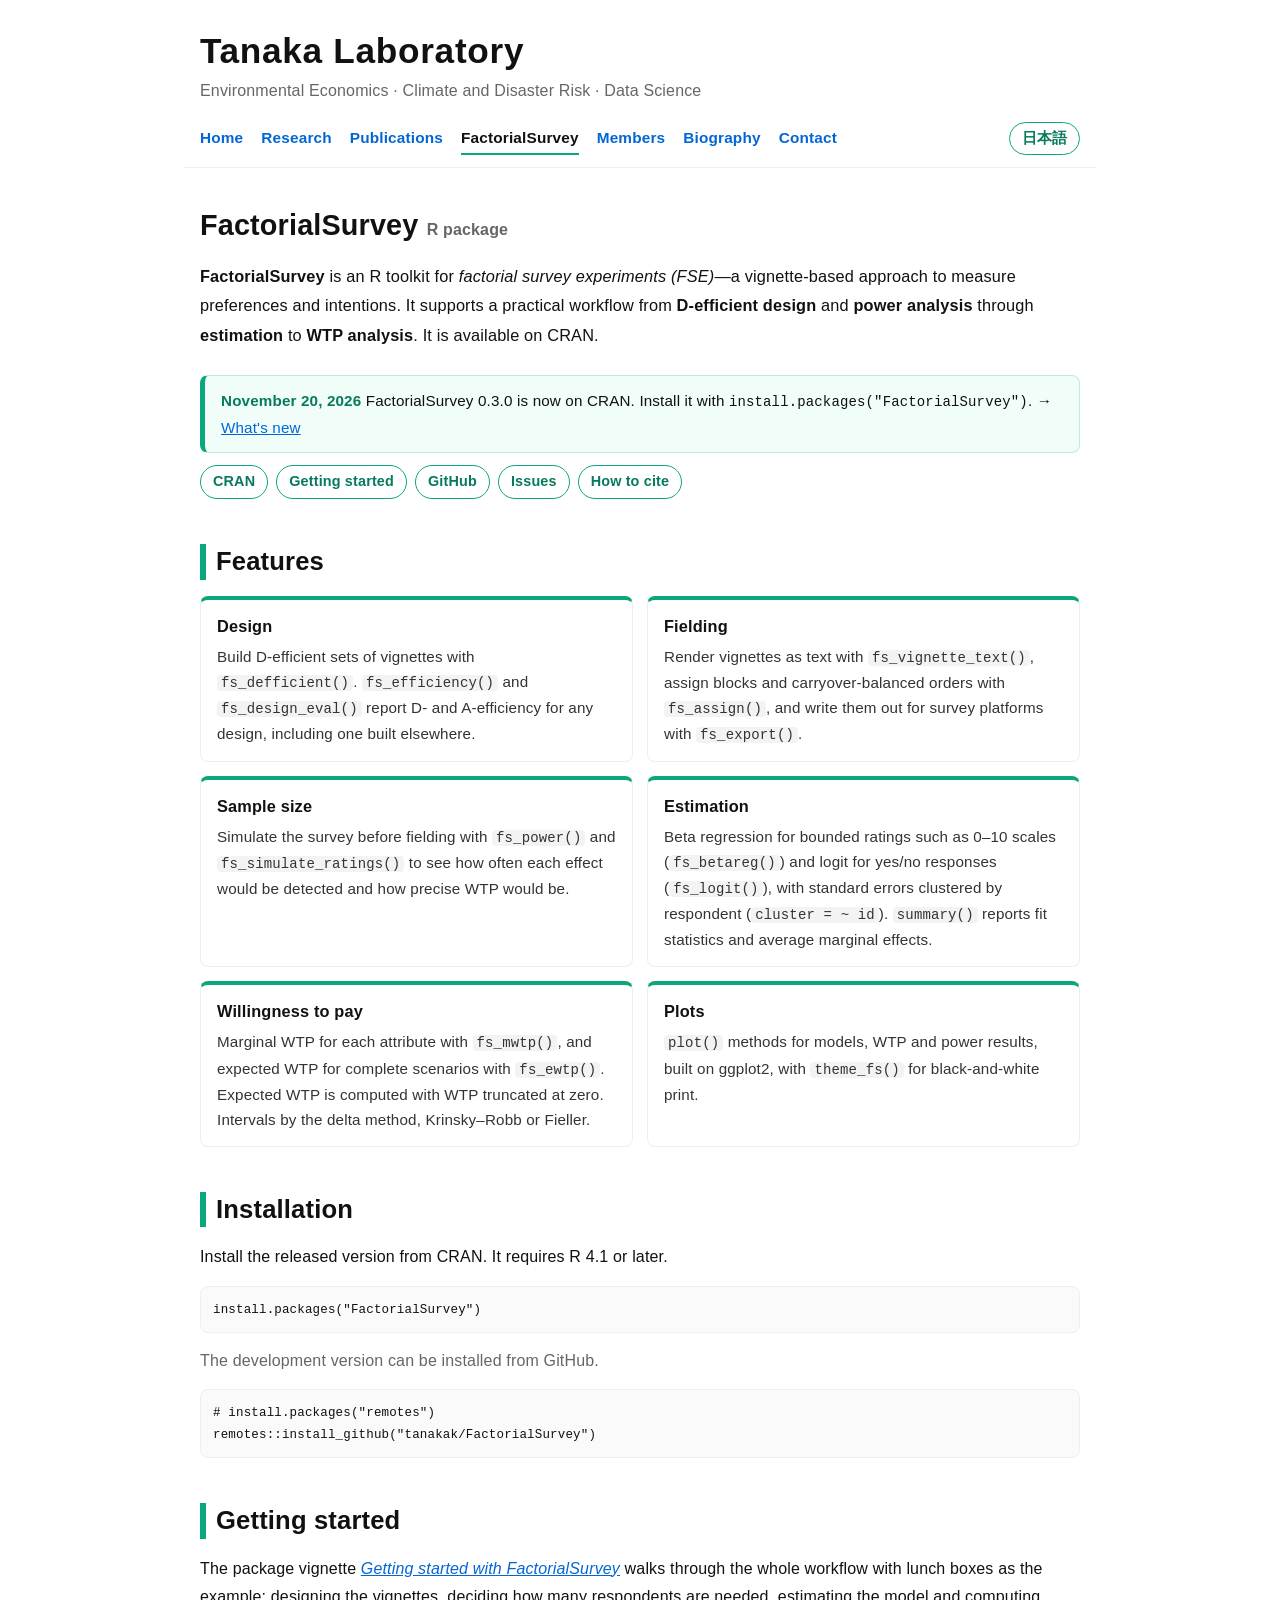
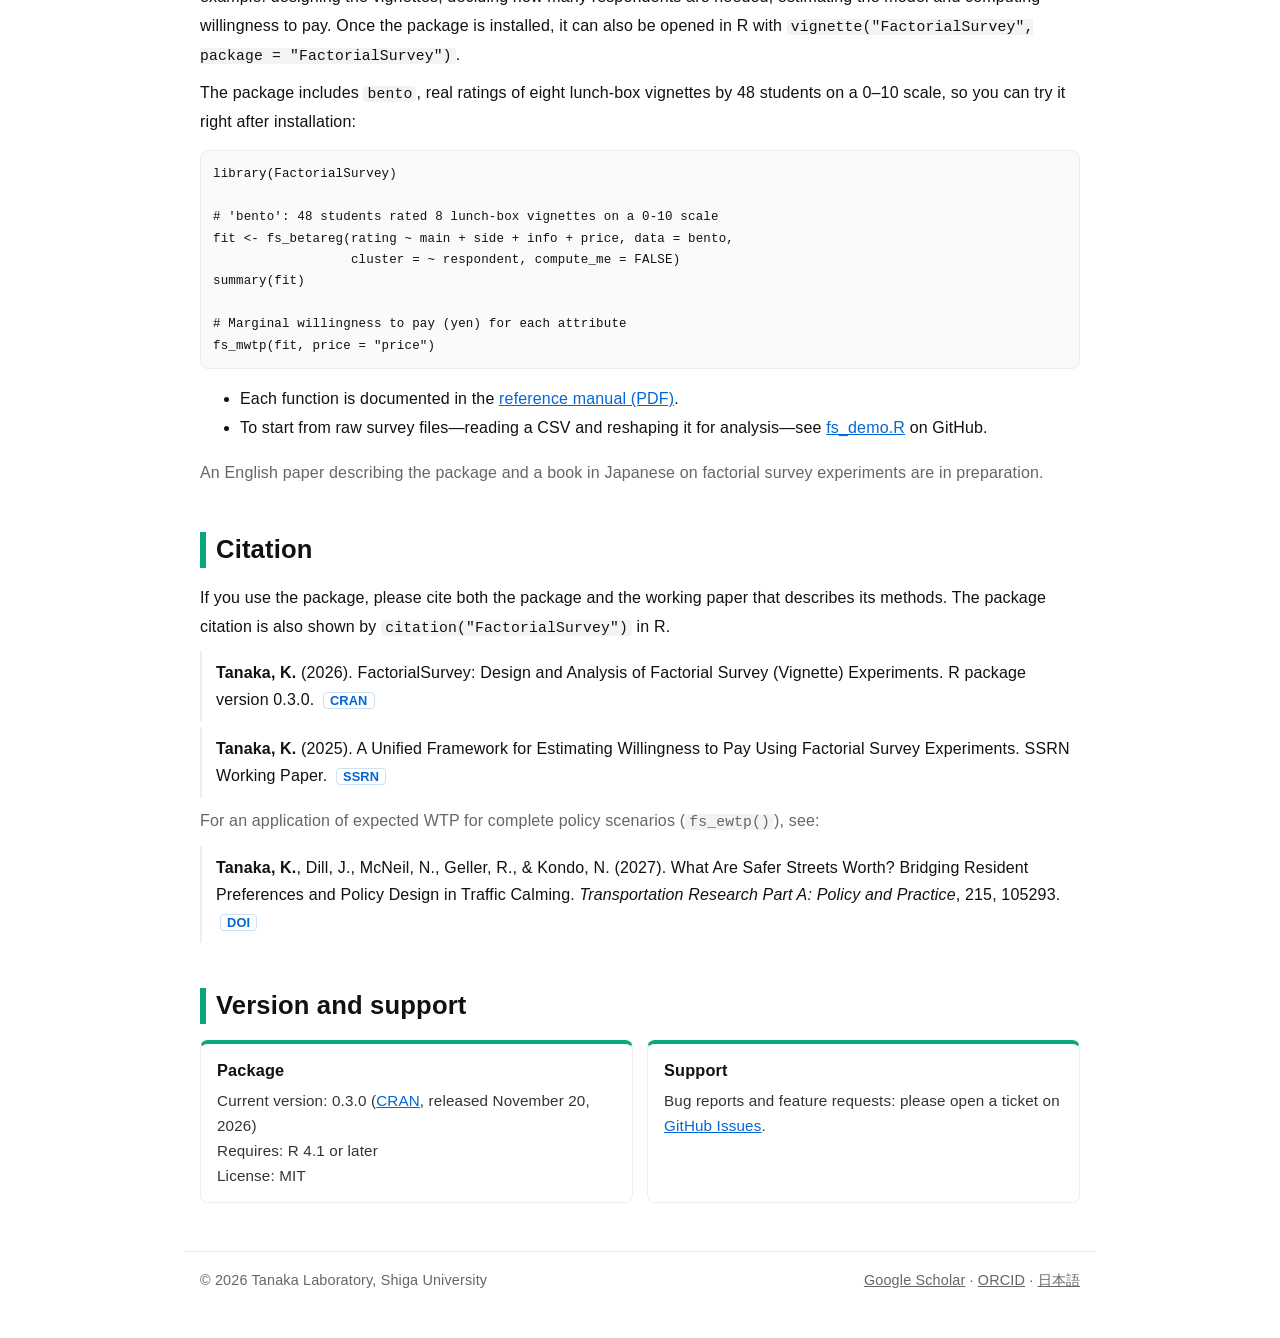
==== commit 2d78733e: "FactorialSurvey のクイックスタートを解説（CRANのビネット）への案内と短い例に置き換え（日英） Co-Authored-By: Claude Opus 5.5 <noreply@an" ====
--- a/en-fs.html
+++ b/en-fs.html
@@ -93,223 +93,23 @@
 </section>
 
 <section id="quickstart">
-<h2>Quick start</h2>
-<p class="muted">A single copy-and-paste script. It installs the packages from CRAN, loads example data (48 students × 8 lunch-box vignettes, rated 0–10) from GitHub, fits a beta regression with standard errors clustered by respondent, and estimates marginal and expected WTP. The script is also available as <a href="https://github.com/tanakak/fs/blob/main/fs_demo.R" rel="noopener" target="_blank">fs_demo.R</a>.</p>
-<pre><code>#################################################################
-# FactorialSurvey demo: a lunch-box (bento) factorial survey
-#################################################################
+<h2>Getting started</h2>
+<p>The package vignette <a href="https://cran.r-project.org/web/packages/FactorialSurvey/vignettes/FactorialSurvey.html" rel="noopener" target="_blank"><em>Getting started with FactorialSurvey</em></a> walks through the whole workflow with lunch boxes as the example: designing the vignettes, deciding how many respondents are needed, estimating the model and computing willingness to pay. Once the package is installed, it can also be opened in R with <code>vignette("FactorialSurvey", package = "FactorialSurvey")</code>.</p>
+<p>The package includes <code>bento</code>, real ratings of eight lunch-box vignettes by 48 students on a 0–10 scale, so you can try it right after installation:</p>
+<pre><code>library(FactorialSurvey)
 
-# 48 university students each rated 8 lunch-box vignettes on a 0-10 scale
-# (0 = "would definitely not buy", 10 = "would definitely buy").
-# Each vignette varied four attributes:
-#   - x1: Main dish (0 = grilled fish, 1 = teriyaki chicken, 2 = tofu hamburger)
-#   - x2: Side dish included (1 = yes, 0 = no)
-#   - x3: Nutrition information shown (1 = yes, 0 = no)
-#   - x4: Price in yen (700, 900, 1100, 1300)
-#
-# This script reads the raw survey files, reshapes them, fits a beta
-# regression with standard errors clustered by respondent, and computes
-# the marginal and expected willingness to pay (WTP).
+# 'bento': 48 students rated 8 lunch-box vignettes on a 0-10 scale
+fit &lt;- fs_betareg(rating ~ main + side + info + price, data = bento,
+                  cluster = ~ respondent, compute_me = FALSE)
+summary(fit)
 
-
-
-#################################################################
-# 0. Preparation: Load Packages
-#################################################################
-
-# Install the packages used in this script from CRAN.
-# Run this once; skip it if the packages are already installed.
-# 'margins' is used by FactorialSurvey for the average marginal effects,
-# and 'dplyr' and 'tidyr' are used below for data handling.
-install.packages(c("FactorialSurvey", "margins", "dplyr", "tidyr"))
-
-# Load the FactorialSurvey package.
-library(FactorialSurvey)
-
-# Load other packages used for data handling.
-library(dplyr)      # For data manipulation.
-library(tidyr)      # For converting between "wide" and "long" formats.
-
-
-
-#################################################################
-# 1. Data Loading
-#################################################################
-
-# --- Load the Data from GitHub ---
-# bento.csv    : one row per respondent; columns fs_q1 to fs_q8 hold the
-#                ratings of vignettes 1 to 8.
-# vignette.csv : one row per vignette; id_fse identifies the vignette and
-#                x1 to x4 give its attributes.
-# [NOTE] To use your own copies instead, replace the URLs with file names,
-#        e.g. read.csv("bento.csv").
-base_url  &lt;- "https://raw.githubusercontent.com/tanakak/fs/main/"
-data      &lt;- read.csv(paste0(base_url, "bento.csv"))
-data_fse  &lt;- read.csv(paste0(base_url, "vignette.csv"))
-
-
-# --- Create Respondent IDs ---
-# Add an 'id' column to identify each row (each respondent).
-data$id &lt;- 1:nrow(data)
-
-# Move the 'id' column to the first position.
-data &lt;- data %&gt;% select(id, everything())
-
-
-# --- Inspect the Data ---
-str(data)
-data_fse
-
-
-
-#################################################################
-# 2. Data Reshaping (from Wide to Long)
-#################################################################
-
-# Convert the data from "wide" format (one row per respondent) to
-# "long" format (one row per rating).
-data_long &lt;- data %&gt;%
-  pivot_longer(
-    # The columns to be reshaped (all columns starting with "fs_q")
-    cols = starts_with("fs_q"),
-
-    # The new column that will store the original column names
-    names_to = "id_fse",
-
-    # The new column that will store the ratings
-    values_to = "rating"
-  ) %&gt;%
-  mutate(
-    # Remove the "fs_q" prefix and convert the vignette number to an integer
-    id_fse = as.integer(gsub("fs_q", "", id_fse))
-  ) %&gt;%
-  # Sort by respondent and vignette
-  arrange(id, id_fse)
-
-head(data_long)
-
-
-
-#################################################################
-# 3. Merging with Vignette Information
-#################################################################
-
-# Join the ratings and the vignette attributes using "id_fse" as the key.
-data_merged &lt;- data_long %&gt;%
-  left_join(data_fse, by = "id_fse")
-
-head(data_merged)
-
-
-
-#################################################################
-# 4. Creating Variables for Analysis
-#################################################################
-
-# Give the attributes intuitive names.
-# 'main' is a factor: R turns it into dummy variables automatically,
-# with the first level (grilled fish) as the reference.
-data_merged &lt;- data_merged %&gt;%
-  mutate(
-    main  = factor(x1, levels = 0:2,
-                   labels = c("grilled fish", "teriyaki chicken",
-                              "tofu hamburger")),
-    side  = x2,
-    info  = x3,
-    price = x4
-  )
-
-summary(data_merged %&gt;% select(rating, main, side, info, price))
-
-
-
-#################################################################
-# 5. Estimating the Model (Beta Regression)
-#################################################################
-
-# fs_betareg() fits a beta regression, which respects the bounds of the
-# rating scale. The 0-10 ratings are mapped onto the open interval (0, 1)
-# automatically (the defaults are scale = c(0, 10) and transform = TRUE).
-#
-# Each student rated eight vignettes, so ratings by the same person are
-# correlated. "cluster = ~ id" makes the standard errors, and everything
-# computed from them (including WTP), robust to this.
-result &lt;- fs_betareg(
-  rating ~ main + side + info + price,
-  data    = data_merged,
-  cluster = ~ id
-)
-
-# Coefficients with cluster-robust standard errors, fit statistics
-# (log-likelihood, AIC, BIC, pseudo R2) and average marginal effects on
-# both the (0-1) scale and the original (0-10) rating scale.
-summary(result)
-
-# The average marginal effects on the (0-10) scale can also be extracted.
-result$marginal_effects_rescaled
-
-
-
-#################################################################
-# 6. Marginal Willingness to Pay (MWTP)
-#################################################################
-
-# fs_mwtp() divides each attribute coefficient by the price coefficient:
-# the MWTP is the price change (in yen) that would offset the attribute.
-# Without 'variable', all attributes are reported.
-mwtp &lt;- fs_mwtp(result, price = "price")
-mwtp
-plot(mwtp) + ggplot2::labs(x = "Marginal willingness to pay (yen)")
-
-# A single attribute: "A side dish is included"
-fs_mwtp(result, variable = "side", price = "price")
-
-# Simulation-based (Krinsky-Robb) intervals instead of the delta method
-fs_mwtp(result, price = "price", method = "krinsky-robb", seed = 1)
-
-
-
-#################################################################
-# 7. Expected Willingness to Pay (EWTP) for Whole Lunch Boxes
-#################################################################
-
-# fs_ewtp() values a complete scenario -- a whole lunch box -- rather than
-# a single attribute. Give one row per scenario; the price is not needed.
-boxes &lt;- data.frame(
-  main = c("grilled fish", "teriyaki chicken", "teriyaki chicken"),
-  side = c(0, 0, 1),
-  info = c(0, 0, 1),
-  row.names = c("Fish, plain", "Chicken, plain", "Chicken, full")
-)
-
-ewtp &lt;- fs_ewtp(result, boxes, price = "price")
-ewtp
-plot(ewtp) + ggplot2::labs(x = "Expected willingness to pay (yen)")
-
-
-
-#################################################################
-# 8. Notes
-#################################################################
-
-# The same data are included in the package as 'bento'
-# (with 'respondent' in place of 'id'), so the model can also be fitted
-# without downloading anything:
-#   fit &lt;- fs_betareg(rating ~ main + side + info + price,
-#                     data = bento, cluster = ~ respondent)
-#
-# For yes/no responses, use fs_logit() in place of fs_betareg();
-# fs_mwtp() and fs_ewtp() work in the same way.
-#
-# For a full walk-through, including how to design the vignettes and
-# decide how many respondents are needed, see the "Getting started"
-# vignette of the package:
-#   vignette("FactorialSurvey", package = "FactorialSurvey")</code></pre>
-</section>
-
-<section id="docs">
-<h2>Documentation</h2>
-<p>The package vignette <a href="https://cran.r-project.org/web/packages/FactorialSurvey/vignettes/FactorialSurvey.html" rel="noopener" target="_blank"><em>Getting started with FactorialSurvey</em></a> walks through the whole workflow, from designing the vignettes and choosing the number of respondents to estimating WTP. Once the package is installed, it can also be opened in R with <code>vignette("FactorialSurvey", package = "FactorialSurvey")</code>. Each function is documented in the <a href="https://cran.r-project.org/web/packages/FactorialSurvey/FactorialSurvey.pdf" rel="noopener" target="_blank">reference manual (PDF)</a>. <span class="muted">An English paper describing the package and a book in Japanese on factorial survey experiments are in preparation.</span></p>
+# Marginal willingness to pay (yen) for each attribute
+fs_mwtp(fit, price = "price")</code></pre>
+<ul>
+  <li>Each function is documented in the <a href="https://cran.r-project.org/web/packages/FactorialSurvey/FactorialSurvey.pdf" rel="noopener" target="_blank">reference manual (PDF)</a>.</li>
+  <li>To start from raw survey files—reading a CSV and reshaping it for analysis—see <a href="https://github.com/tanakak/fs/blob/main/fs_demo.R" rel="noopener" target="_blank">fs_demo.R</a> on GitHub.</li>
+</ul>
+<p class="muted">An English paper describing the package and a book in Japanese on factorial survey experiments are in preparation.</p>
 </section>
 
 <section id="citation">
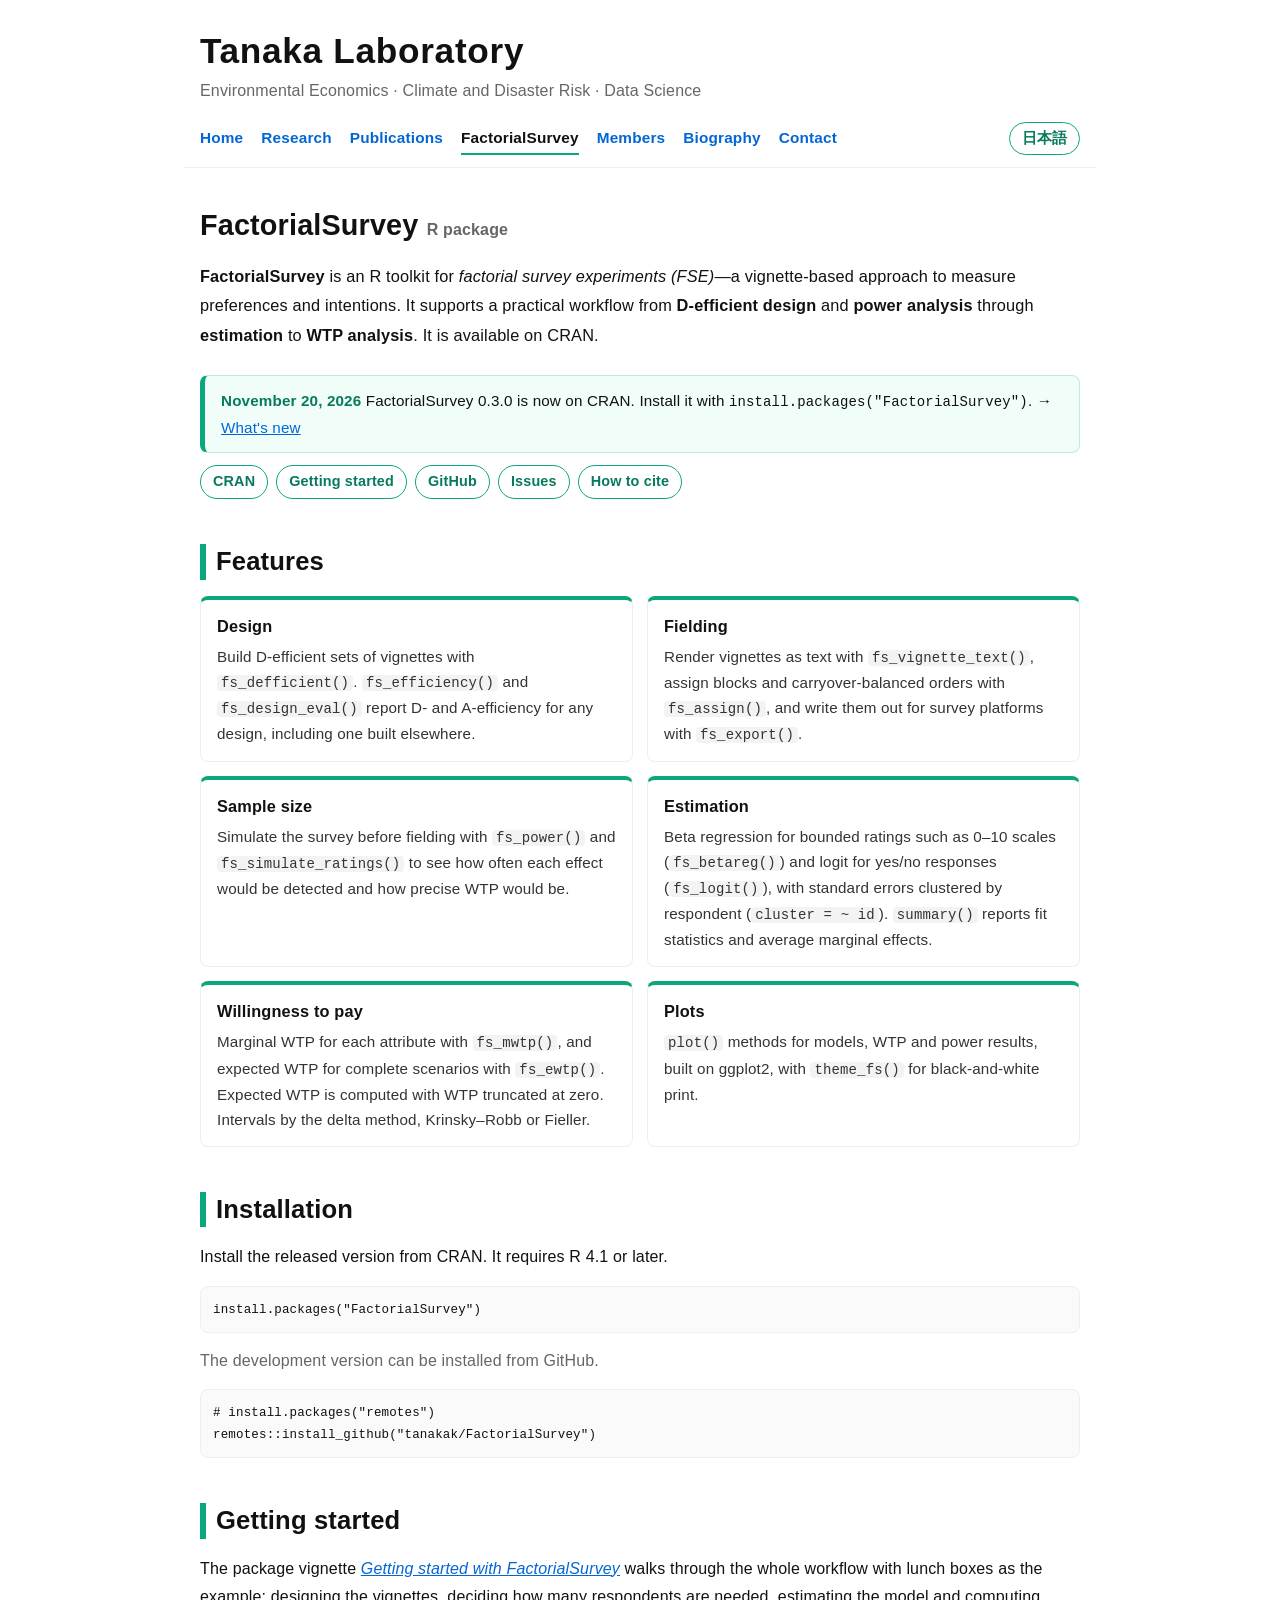
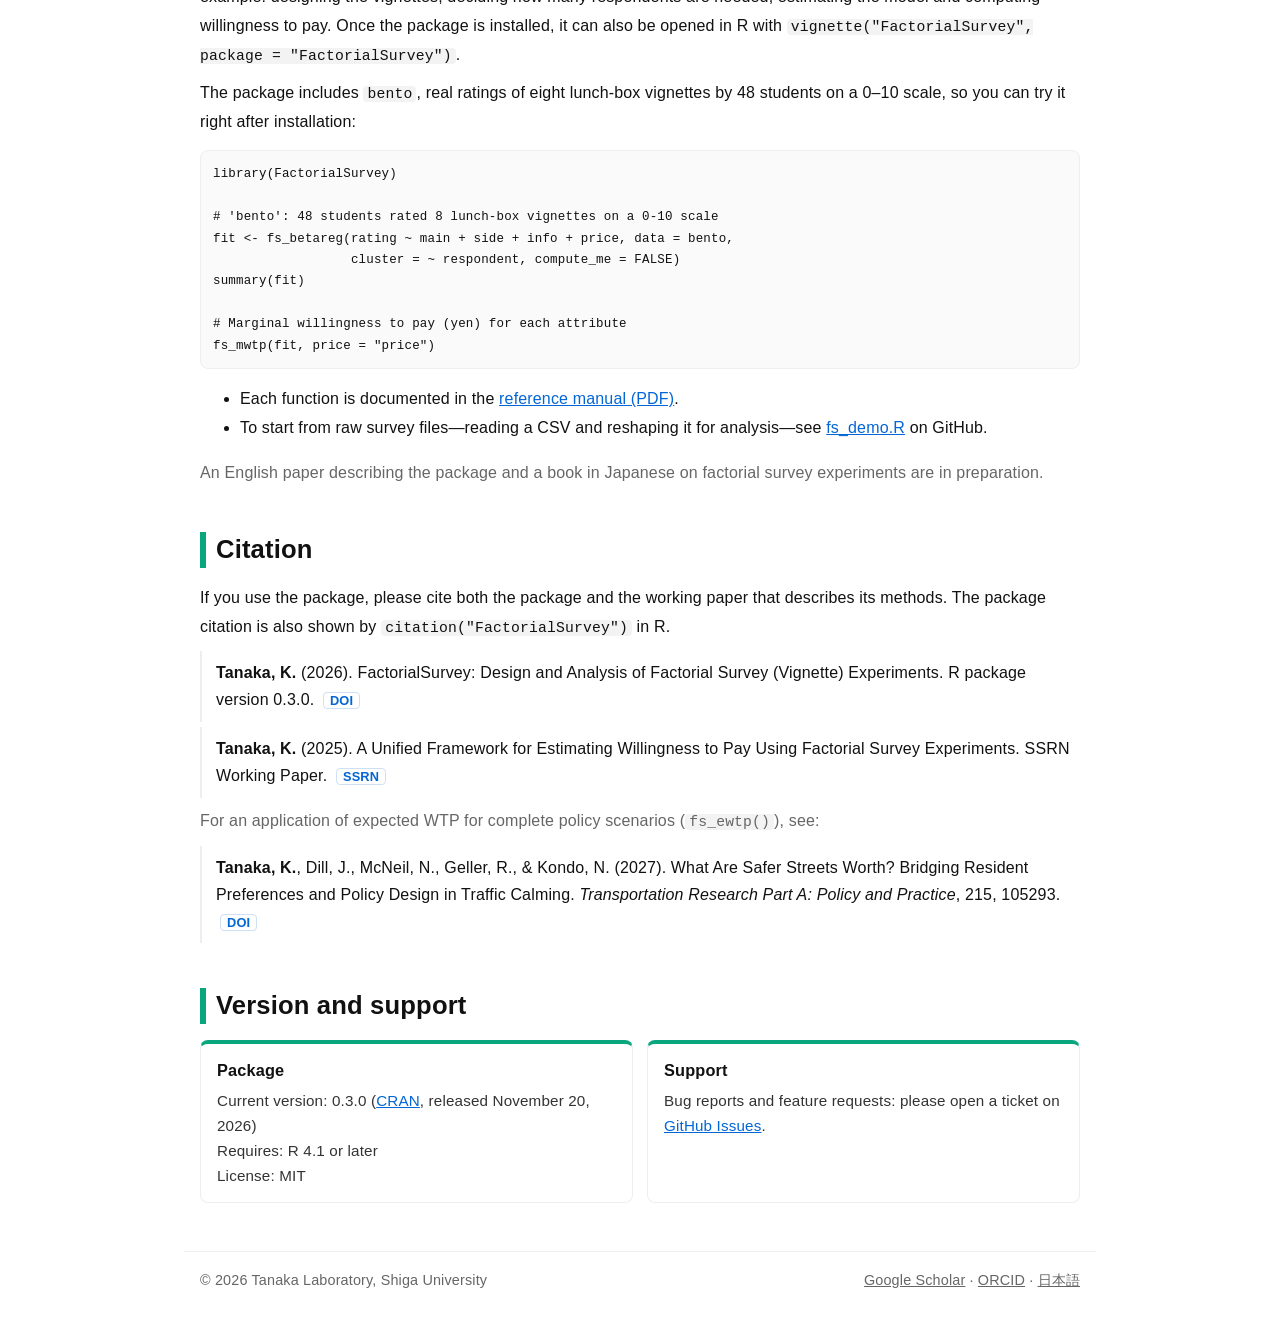
==== commit 7eccebbb: "FactorialSurvey の引用をDOIに差し替え、研究業績ページにソフトウェアの節を新設 - fs.html／en-fs.html の引用欄のリンクをCRANページからDOIへ - en.ht" ====
--- a/en-fs.html
+++ b/en-fs.html
@@ -116,7 +116,7 @@
 <h2>Citation</h2>
 <p>If you use the package, please cite both the package and the working paper that describes its methods. The package citation is also shown by <code>citation("FactorialSurvey")</code> in R.</p>
 <ul class="pubs">
-  <li><span class="me">Tanaka, K.</span> (2026). FactorialSurvey: Design and Analysis of Factorial Survey (Vignette) Experiments. R package version 0.3.0. <a class="doi" href="https://CRAN.R-project.org/package=FactorialSurvey" rel="noopener" target="_blank">CRAN</a></li>
+  <li><span class="me">Tanaka, K.</span> (2026). FactorialSurvey: Design and Analysis of Factorial Survey (Vignette) Experiments. R package version 0.3.0. <a class="doi" href="https://doi.org/10.32614/CRAN.package.FactorialSurvey" rel="noopener" target="_blank">DOI</a></li>
   <li><span class="me">Tanaka, K.</span> (2025). A Unified Framework for Estimating Willingness to Pay Using Factorial Survey Experiments. SSRN Working Paper. <a class="doi" href="https://dx.doi.org/10.2139/ssrn.5238343" rel="noopener" target="_blank">SSRN</a></li>
 </ul>
 <p class="muted">For an application of expected WTP for complete policy scenarios (<code>fs_ewtp()</code>), see:</p>
